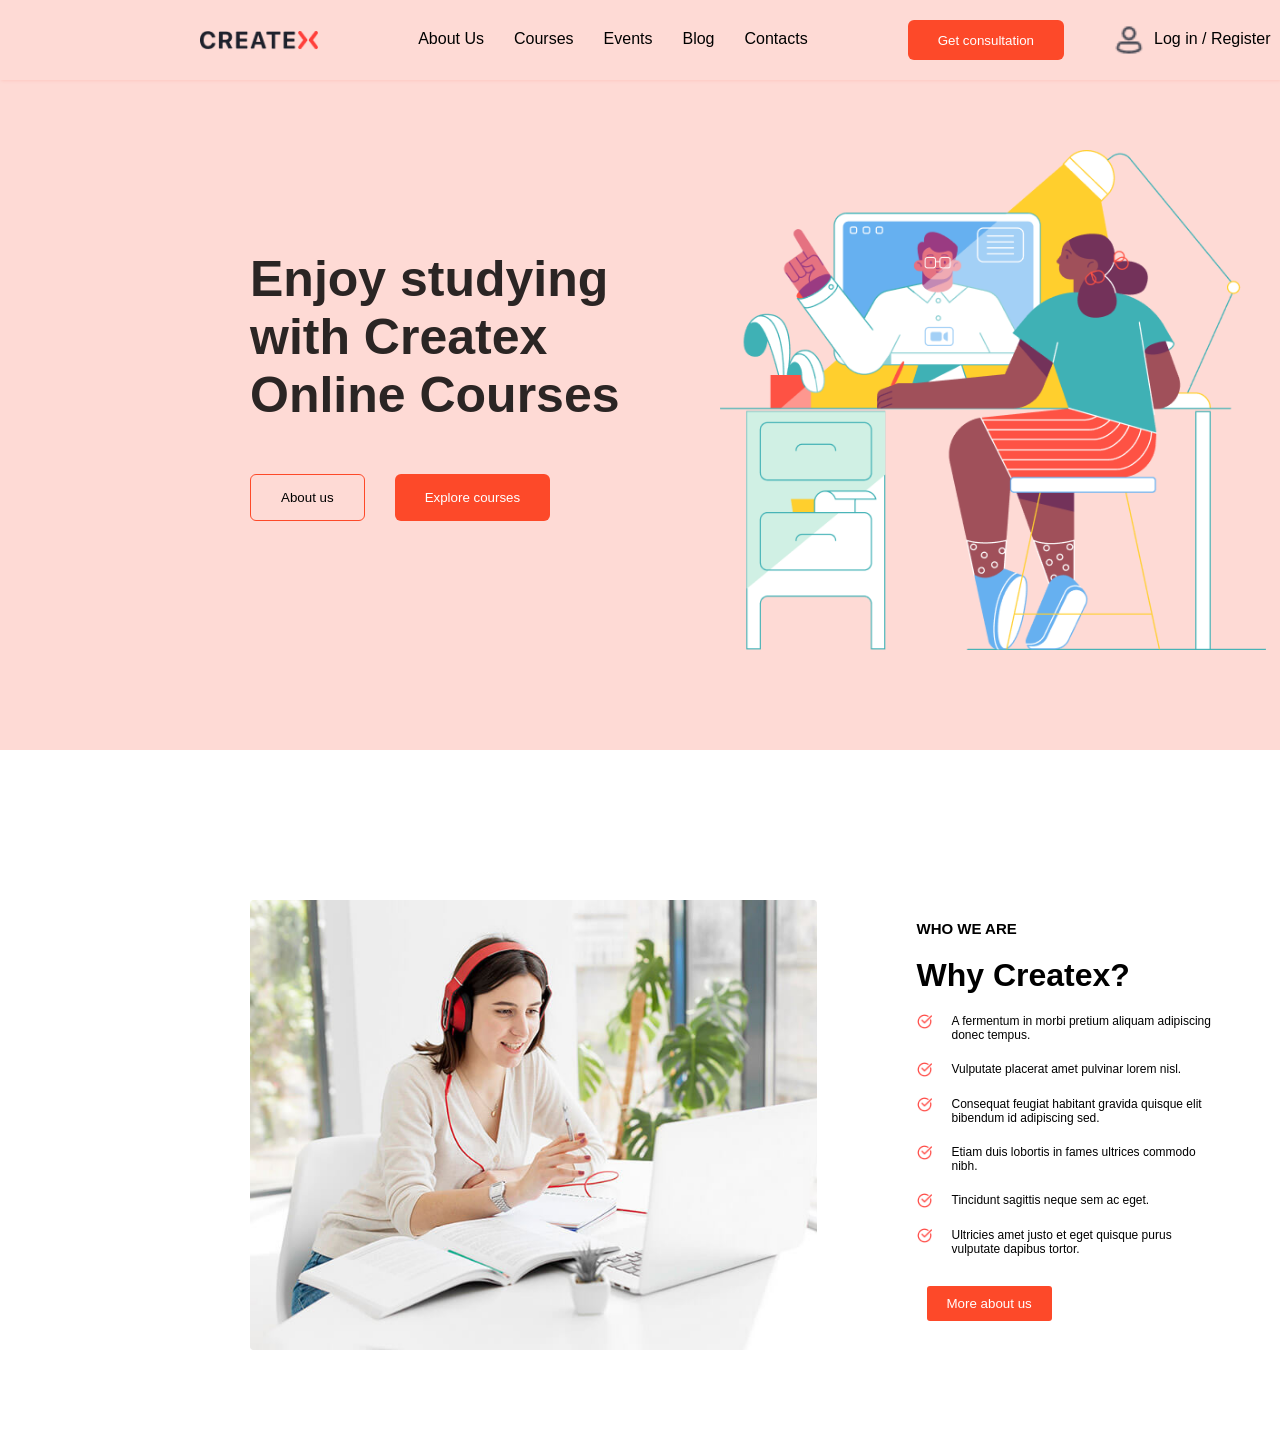
==== index.html @ df2678e8 "second section of project" ====
<!DOCTYPE html>
<html lang="en">
<head>
    <meta charset="UTF-8">
    <meta name="viewport" content="width=device-width, initial-scale=1.0">
    <title>Document</title>
    <link rel="stylesheet" href="./style.css">
</head>
<body>
    <header>
       <img src="./logo.png" alt="" class="q11">
       <img src="./burger.png" alt="" class="q22">
       <p class="q1">About Us</p>
       <p class="q2">Courses</p>
       <p class="q3">Events</p>
       <p class="q4">Blog</p>
       <p class="q5">Contacts</p>
       <button class="q6">Get consultation</button>
       <img class="q7" src="./Profile.png" alt="">
       <p class="q8">Log in / Register</p>
    </header>
    <div class="w">
        <div class="w1">
            <h1>Enjoy studying <br>with Createx <br> Online Courses</h1>
            <div class="ww1">
            <button class="w2">About us</button>
<button class="w3">Explore courses</button>
            </div>
            
        </div>
        <img src="./illustration.png" alt="" class="w4">
    </div>
    <div class="r">
        <img src="./image (30).png" alt="" class="r1">
        <div class="r2">
            <h2 class="r3">WHO WE ARE</h2>
            <h1 class="r4">Why Createx?</h1>
            <div class="r5">
                <img src="./check.png" alt="" class="r6">
                <div>
                <p class="r7">A fermentum in morbi pretium aliquam adipiscing <br> donec tempus.</p>
               </div>
            </div>
             <div class="r5">
                <img src="./check.png" alt="" class="r6">
                <div>
                <p class="r7">Vulputate placerat amet pulvinar lorem nisl.</p>
               </div>
            </div>
             <div class="r5">
                <img src="./check.png" alt="" class="r6">
                <div>
                <p class="r7">Consequat feugiat habitant gravida quisque elit <br> bibendum id adipiscing sed.</p>
               </div>
            </div>
             <div class="r5">
                <img src="./check.png" alt="" class="r6">
                <div>
                <p class="r7">Etiam duis lobortis in fames ultrices commodo <br> nibh.</p>
               </div>
            </div>
             <div class="r5">
                <img src="./check.png" alt="" class="r6">
                <div>
                <p class="r7">Tincidunt sagittis neque sem ac eget.</p>
               </div>
            </div>
             <div class="r5">
                <img src="./check.png" alt="" class="r6">
                <div>
                <p class="r7">Ultricies amet justo et eget quisque purus <br> vulputate dapibus tortor.</p>
               </div>
            </div>
            <button class="r8">More about us</button>
        </div>
    </div>
</body>
</html>
---- style.css ----
*{
    padding: 0px;
    margin: 0px;
font-family:'Lucida Sans', 'Lucida Sans Regular', 'Lucida Grande', 'Lucida Sans Unicode', Geneva, Verdana, sans-serif;
}    
header{
    width: 100%;
    height: 80px;
    box-shadow: 1px 1px 3px #fec9c2;
    background-color: #FEDAD5;
    position: fixed;
    z-index: 10;
    display: flex;
   
}
.q11{
    padding-top: 30px;
     height: 20px;
    padding-left: 200px;
}
.q1,.q2,.q3,.q4,.q5{
    padding-top: 30px;
    padding-left: 30px;
}
.q1{
    padding-left: 100px;
}
.q6{
    padding: 10px 30px;
    background-color: #FD4929;
    color: white;
    margin: 20px;
    margin-left: 100px;
    border: none;
    border-radius: 6px;
}
.q7{
    padding-left: 30px;
    padding-top: 25px;
    height: 30px;
}
.q8{
    padding-top: 30px;
    padding-left: 10px;
}
.q22{
    display: none;
}
@media(max-width:500px){
   
    .q1,.q2,.q3,.q4,.q5,.q6,.q7,.q8{
        display: none;
    }
    .q22{
        display: block;
        height: 40px;
        padding-left: 150px;
        padding-top: 20px;
    }
    .q11{
        padding-left: 30px;
    }
}
.w{
    width: 100%;
    height: 750px;
    background-color: #FEDAD5;
    display: flex;
}
.w1{
    padding-top: 250px;
    padding-left: 250px;
}
.w1 h1{
    font-size: 50px;
    color: rgba(0, 0, 0, 0.83);
}
.ww1{
    display: flex;
    gap: 30px;
    margin-top: 50px;
}
.w2{
    padding: 15px 30px;
    border: 1px solid #FD4929;
    border-radius: 6px;
   background-color: #FEDAD5;
}
.w3{
    padding: 15px 30px;
    background-color: #FD4929;
    color: white;
    border: none;
    border-radius: 6px;
    
}
.w4{
    height: 500px;
    padding-top: 150px;
    padding-left: 100px;
}
@media(max-width:500px){
    .w{
        flex-direction: column;
        height: 1100px;
    }
    .w1{
        padding-left: 0px;
        padding-top: 100px;
      
    }
    .ww1{
        margin-left: 10px;
        flex-direction: column;
    }
    .w4{
        padding-left: 0px;
        height: 400px;
        padding-top: 100px;
    }
    
}
.r{
    width: 100%;
    height: 700px;
    background-color: white;
    display: flex;
}
.r1{
    padding-left: 250px;
    padding-top: 150px;
    height: 450px;
}
.r5{
    display: flex;
    padding-top: 20px;
    font-size: 12px;
    gap: 20px;

}
.r2{
    padding-top: 150px;
    padding-left: 100px;
}
.r3{
    font-size: 15px;
    padding-top: 20px;
}
.r4{
    padding-top: 20px;
}
.r6{
    height: 15px;
}
.r77{
    padding-top: 30px;
}
.r8{
    padding: 10px 20px;
    color: white;
    background-color: #FD4929;
    border: none;
    border-radius: 3px;
    margin-top: 30px;
    margin-left: 10px;
}
@media(max-width:500px){
    .r{
        flex-direction: column-reverse;
        padding-top: 50px;
    }
    .r1{
        padding-left: 0px;
        padding-top:20px;
    }
    .r2{
        padding-left: 20px;
        
    }
    
}
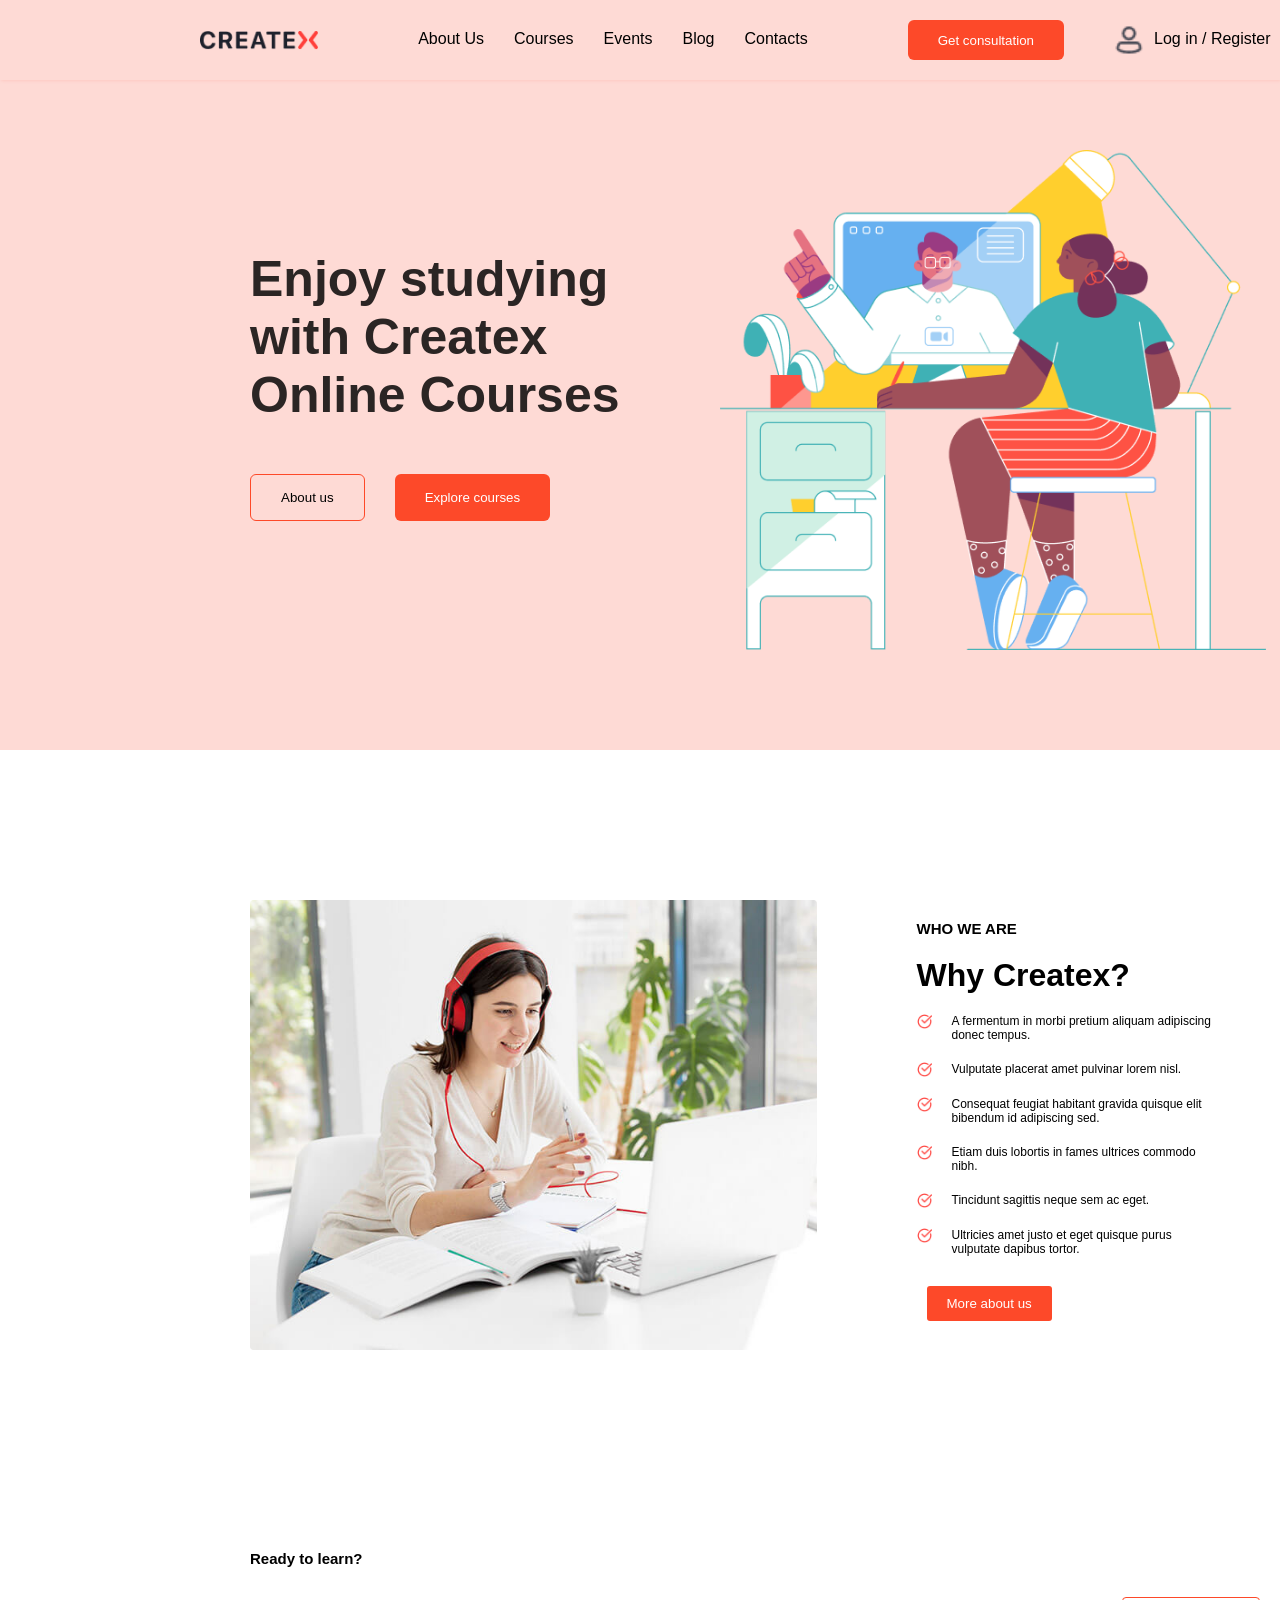
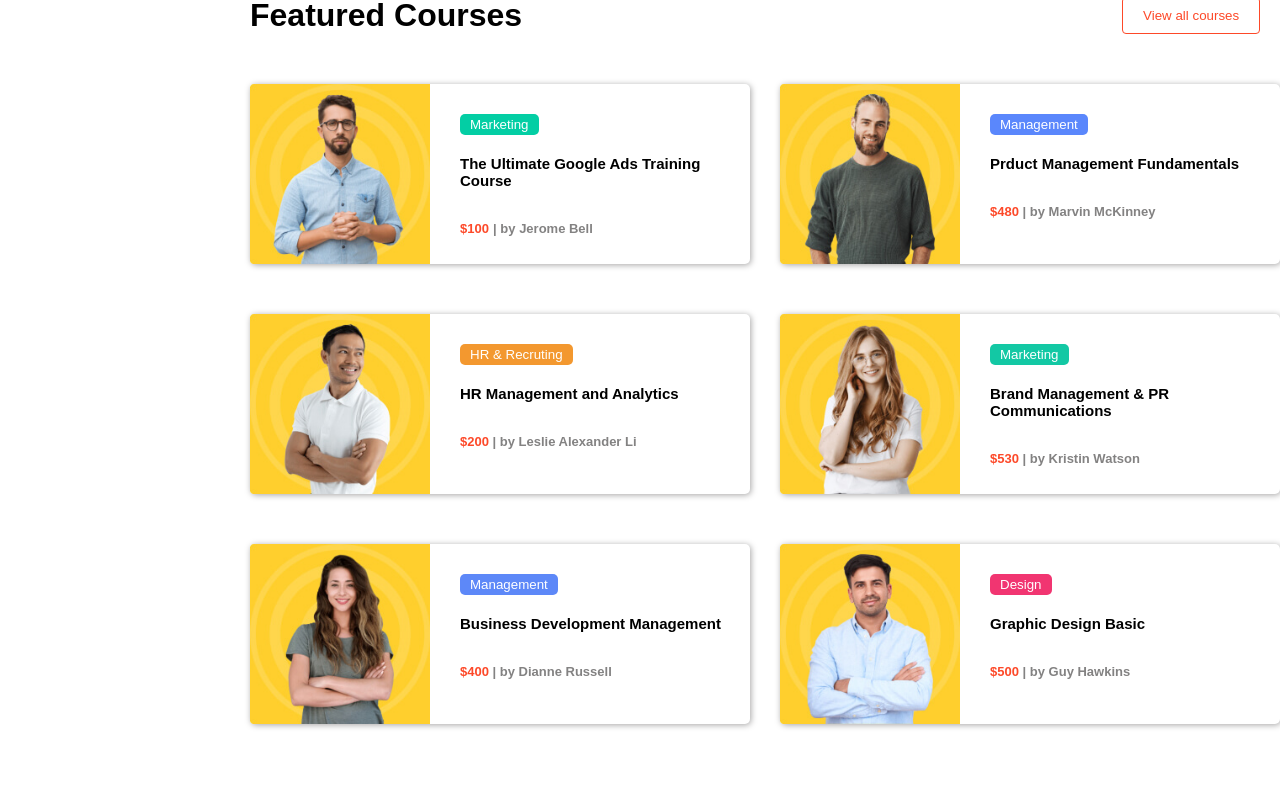
==== commit ec1ed6b5: "third section of project" ====
--- a/index.html
+++ b/index.html
@@ -74,5 +74,72 @@
             <button class="r8">More about us</button>
         </div>
     </div>
+    <div class="t">
+        <h3 class="t2">Ready to learn?</h3>
+<div class="t1">
+    <h1>Featured Courses</h1>
+    <button>View all courses</button>
+</div>
+
+
+
+  <div class="t3">
+    <div class="t4">
+        <img src="./image.png" alt="" class="wer">
+        <div class="er1">
+            <button>Marketing</button>
+            <h1>The Ultimate Google Ads Training <br> Course</h1>
+            <h2> <span class="er2">$100</span> <span class="er3">| by Jerome Bell</span></h2>
+        </div>
+    </div>
+    <div class="t5">
+        <img src="./image (5).png" alt="" class="wer">
+        <div class="er11">
+             <button>Management</button>
+             <h1>Prduct Management Fundamentals</h1>
+             <h2> <span class="er2">$480 </span><span class="er3">| by Marvin McKinney</span></h2>
+        </div>
+    </div>
+  </div>
+    
+
+     <div class="y11">
+        <div class="y1">
+            <img src="./image (4).png" alt="" class="wer">
+            <div class="y3">
+              <button>HR & Recruting</button>
+              <h1>HR  Management and Analytics</h1>
+              <h2><span class="er2">$200 </span><span class="er3">| by Leslie Alexander Li</span></h2>
+            </div>
+        </div>
+        <div class="y2">
+            <img src="./image (3).png" alt="" class="wer">
+            <div class="y4">
+                 <button>Marketing</button>
+              <h1>Brand Management & PR <br> Communications</h1>
+              <h2><span class="er2">$530 </span><span class="er3">| by Kristin Watson</span></h2>
+            </div>
+        </div>
+     </div>
+
+       <div class="y5">
+        <div class="y6">
+            <img src="./image (2).png" alt="" class="wer">
+            <div class="y8">
+                  <button>Management</button>
+                  <h1>Business Development Management</h1>
+                   <h2><span class="er2">$400 </span><span class="er3">| by Dianne Russell</span></h2>
+            </div>
+        </div>
+        <div class="y7">
+            <img src="./image (1).png" alt="" class="wer">
+            <div class="y9">
+               <button>Design</button>
+               <h1>Graphic Design Basic</h1>
+                <h2><span class="er2">$500 </span><span class="er3">| by Guy Hawkins</span></h2>
+            </div>
+        </div>
+       </div>
+    </div>
 </body>
 </html>
--- a/style.css
+++ b/style.css
@@ -178,4 +178,220 @@
         
     }
     
+}
+.t{
+    width: 100%;
+    height: 950px;
+    background-color: white;
+}
+.t1{
+    display: flex;
+    padding-left: 250px;
+    padding-top: 30px;
+}
+.t1 button{
+    padding: 10px 20px;
+    color: #FD4929;
+    border: 1px solid #FD4929;
+    border-radius: 4px;
+    background-color: white;
+   margin-left: 600px;
+}
+.t2{
+    padding-left: 250px;
+    padding-top: 100px;
+    font-size: 15px;
+}
+.t4,.t5{
+    width: 500px;
+    height: 180px;
+    box-shadow: 1px 1px 6px rgb(166, 165, 165);
+    border-radius: 5px;
+    display: flex;
+}
+.t3{
+    display: flex;
+    margin-left: 250px;
+    gap: 30px;
+    margin-top: 50px;
+}
+.er2{
+    color: #FD4929;
+    font-size: 13px;
+}
+.er3{
+    color: rgb(131, 130, 130);
+    font-size: 13px;
+}
+.er1 h1{
+    font-size: 15px;
+    padding-top: 20px;
+    font-weight: 5px;
+}
+.er1{
+    padding-left: 30px;
+    padding-top: 30px;
+}
+.er1 button{
+    padding: 3px 10px;
+    background-color: #03CEA4;
+    color: white;
+    border: none;
+    border-radius: 5px;
+}
+.er1 h2 {
+    font-size: 15px;
+    padding-top: 30px;
+}
+.wer{
+    height: 180px;
+}
+.er11 h1{
+    font-size: 15px;
+    padding-top: 20px;
+    font-weight: 5px;
+}
+.er11{
+     padding-left: 30px;
+    padding-top: 30px;
+}
+.er11 button{
+     padding: 3px 10px;
+    background-color: #5A87FC;
+    color: white;
+    border: none;
+    border-radius: 5px;
+}
+.er11 h2{
+    font-size: 15px;
+    padding-top: 30px;
+}
+.y11{
+    display: flex;
+    margin-left: 250px;
+    gap: 30px;
+    margin-top: 50px;
+}
+.y1,.y2{
+    width: 500px;
+    height: 180px;
+    box-shadow: 1px 1px 6px rgb(166, 165, 165);
+    border-radius: 5px;
+    display: flex;
+}
+.y3,.y4{
+    padding-left: 30px;
+    padding-top: 30px;
+}
+.y3 button{
+    padding: 3px 10px;
+    background-color: #F3982F;
+    color: white;
+    border: none;
+    border-radius: 5px;
+}
+.y3 h1{
+     font-size: 15px;
+    padding-top: 20px;
+    font-weight: 5px;
+}
+.y3 h2{
+    font-size: 15px;
+    padding-top: 30px;
+}
+.y4 button{
+    padding: 3px 10px;
+    background-color: #13C8A4;
+    color: white;
+    border: none;
+    border-radius: 5px;
+}
+.y4 h2{
+     font-size: 15px;
+    padding-top: 30px;
+}
+.y4 h1{
+    font-size: 15px;
+    padding-top: 20px;
+    font-weight: 5px;
+}
+.y5{
+    display: flex;
+    margin-left: 250px;
+    gap: 30px;
+    margin-top: 50px;
+}
+.y6,.y7{
+    width: 500px;
+    height: 180px;
+    box-shadow: 1px 1px 6px rgb(166, 165, 165);
+    border-radius: 5px;
+    display: flex;
+}
+.y8 button{
+     padding: 3px 10px;
+    background-color: #5D88F8;
+    color: white;
+    border: none;
+    border-radius: 5px;
+}
+.y9 button{
+     padding: 3px 10px;
+    background-color: #F13571;
+    color: white;
+    border: none;
+    border-radius: 5px;
+}
+.y8,.y9{
+    padding-left: 30px;
+    padding-top: 30px;
+}
+.y8 h1,.y9 h1{
+    font-size: 15px;
+    padding-top: 20px;
+    font-weight: 5px;
+}
+.y8 h2,.y9 h2{
+    font-size: 15px;
+    padding-top: 30px;
+}
+@media(max-width:500px){
+    .t{
+        flex-direction: column;
+    }
+    .t3,.y11,.y5{
+        flex-direction: column;
+        margin-left: 10px;
+       margin-top: 20px;
+    }
+    .t2{
+        padding-left: 0px;
+
+    }
+    .t1{
+        padding-left: 0px;
+        flex-direction: column;
+    }
+    .t1 button{
+        margin-left: 0px;
+        width: 150px;
+    }
+    .t4,.t5,.y1,.y2,.y6,.y7{
+        width: 330px;
+        height: 100px;
+    }
+    .wer{
+        height: 100px;
+    }
+    .t4 h1,.t5 h1,.y1 h1,.y2 h1,.y6 h1,.y7 h1{
+        padding-top: 10px;
+        font-size: 11px;
+    }
+    .er1 ,.er11 ,.y3 ,.y4 ,.y8 ,.y9 {
+        padding-top: 10px;
+    }
+    
+.er1 h2 ,.er11 h2 ,.y3 h2,.y4 h2,.y8 h2,.y9 h2{
+    padding-top: 10px;
+}
 }
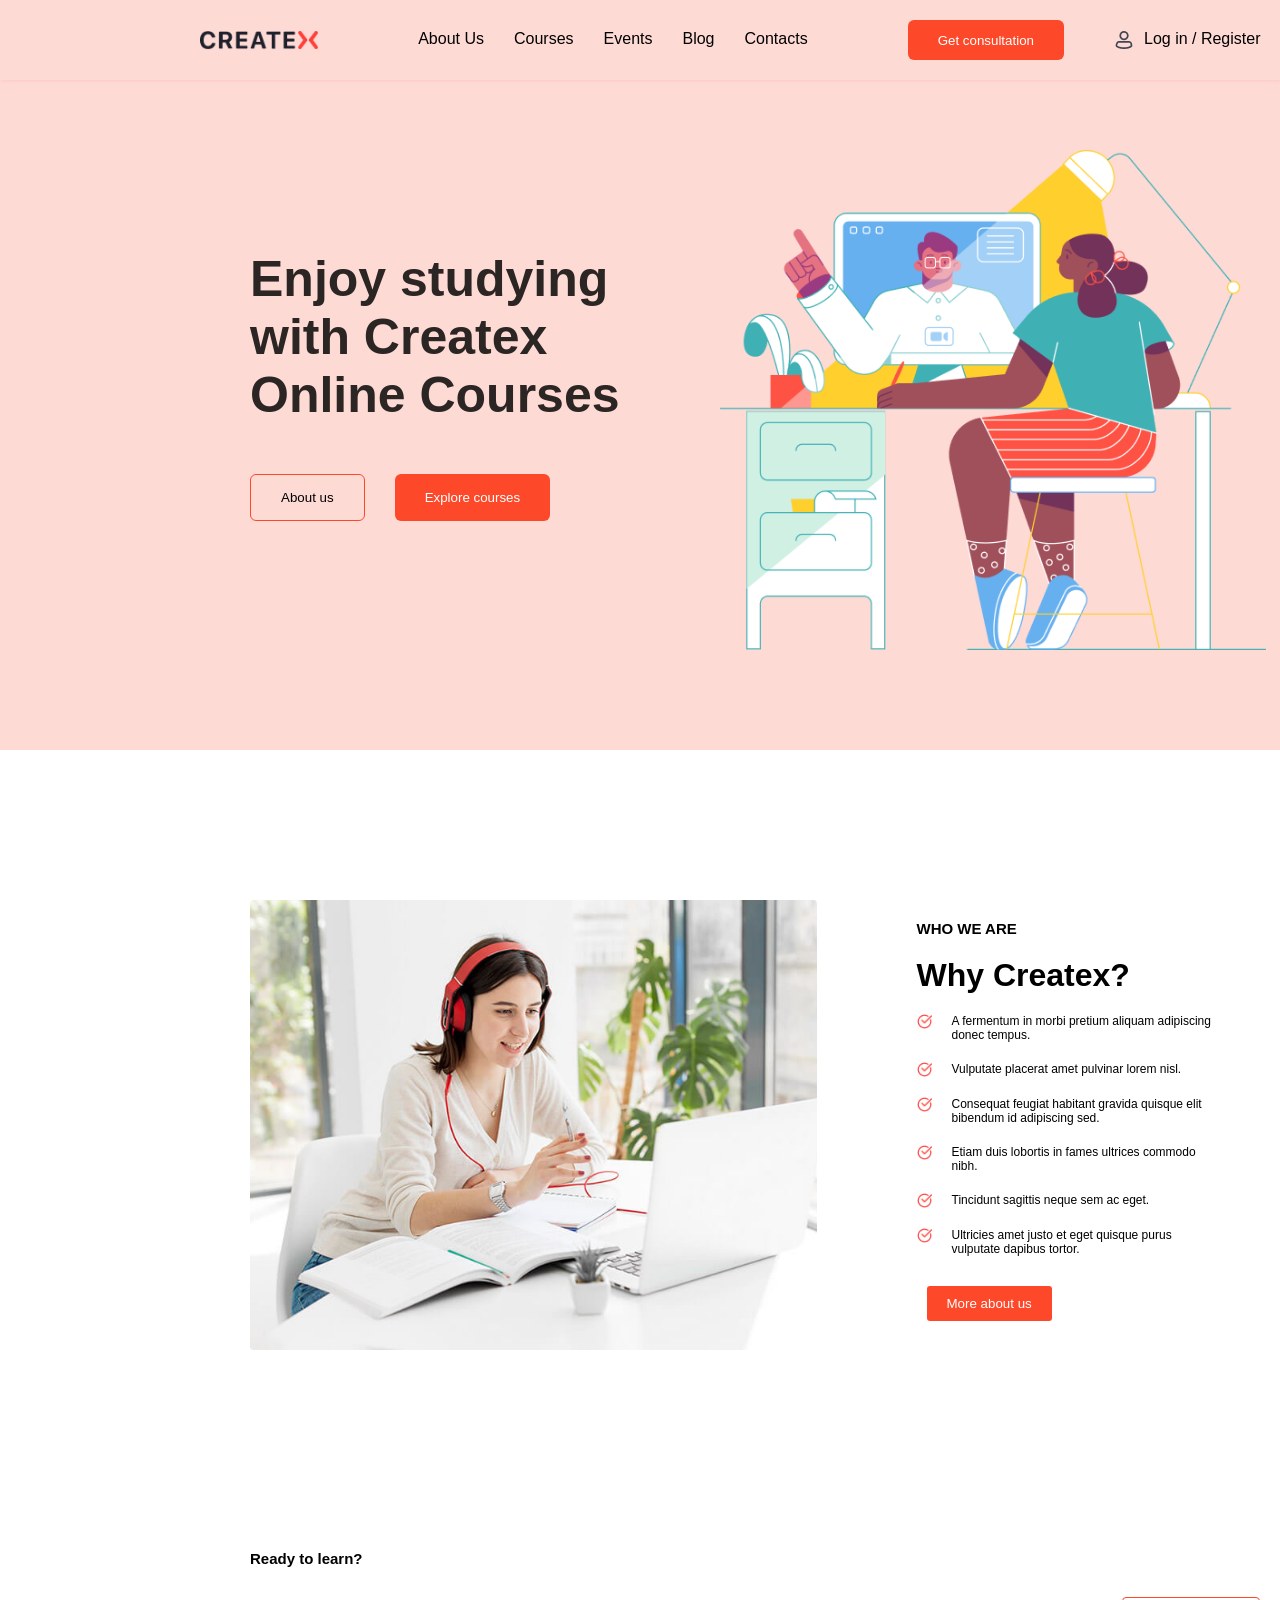
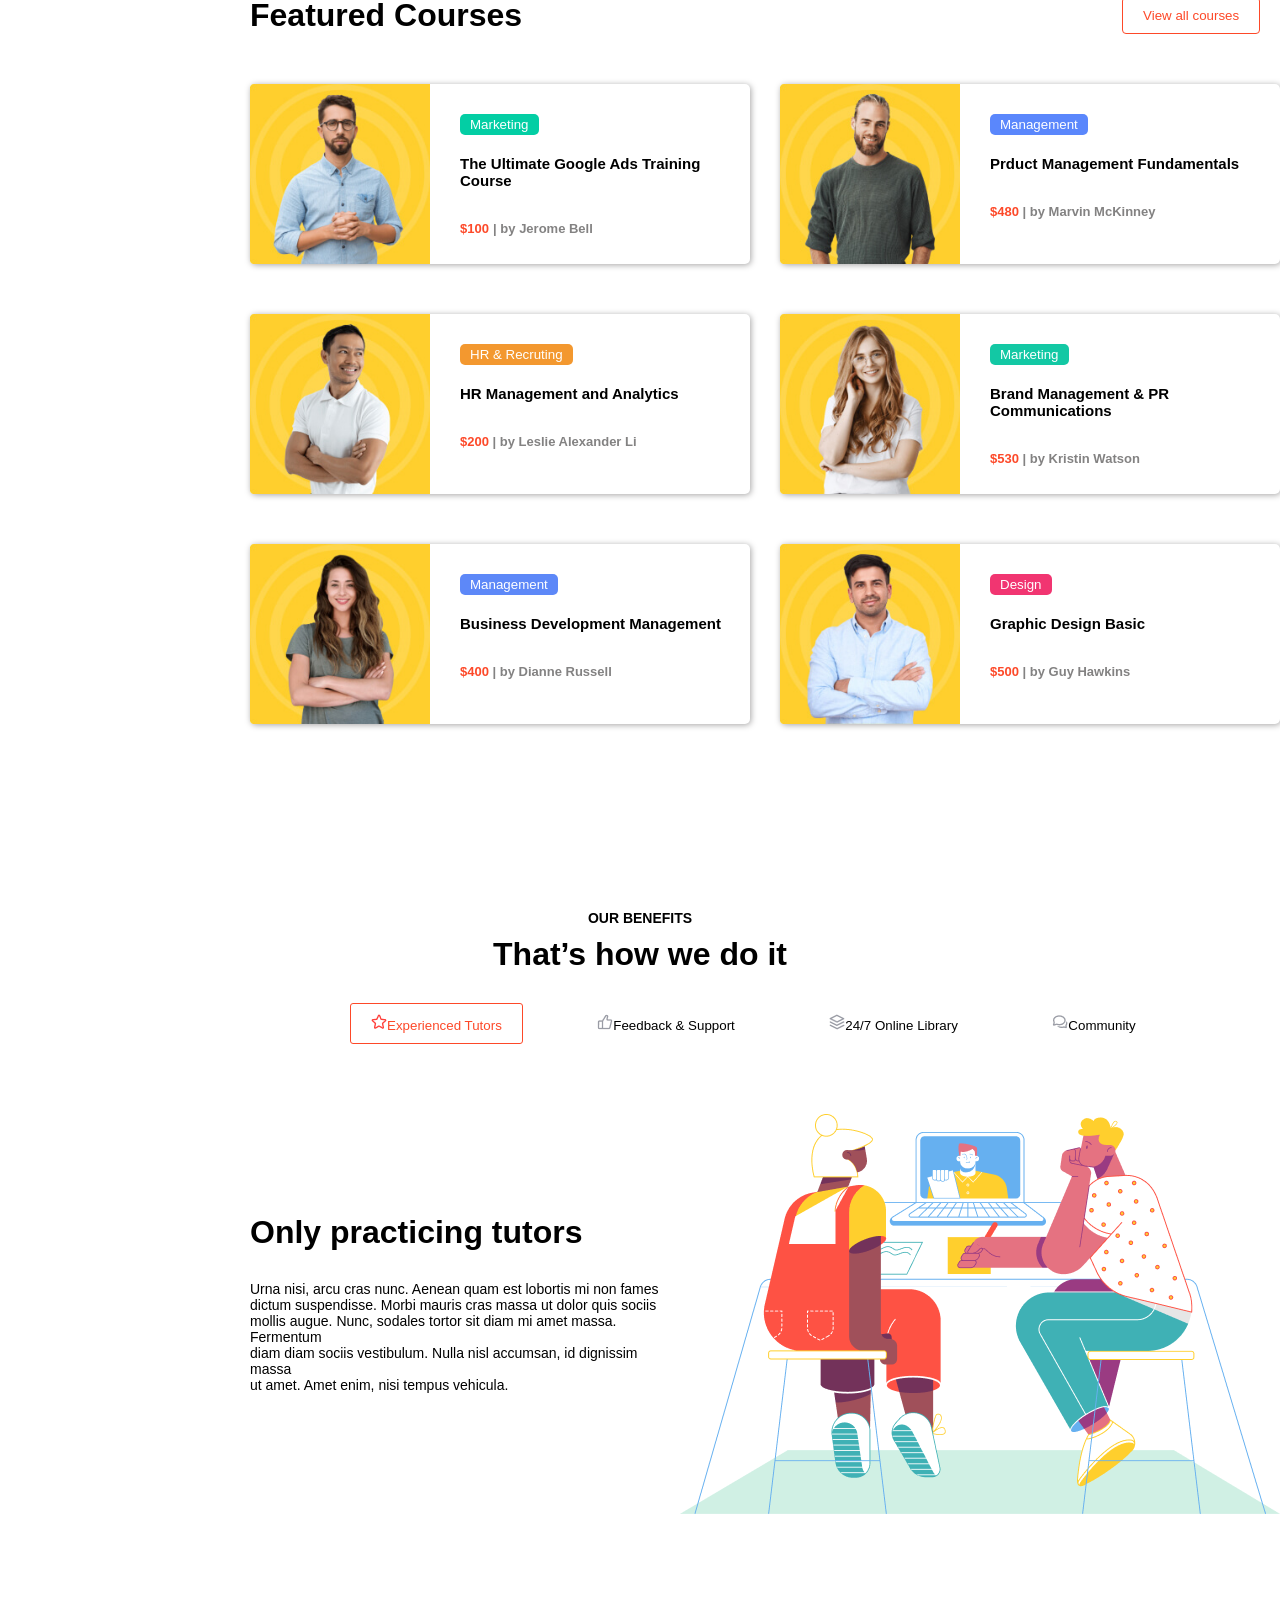
==== commit 66c21db3: "forth section of project" ====
--- a/index.html
+++ b/index.html
@@ -141,5 +141,23 @@
         </div>
        </div>
     </div>
+
+    <div class="u">
+        <h3 class="u1">OUR BENEFITS</h3>
+        <h1 class="u2">That’s how we do it</h1>
+        <div class="u3">
+            <button class="uu1"> <img src="./Star.png" alt="">Experienced Tutors</button>
+            <button class="uu2"> <img src="./like.png" alt="">Feedback & Support</button>
+            <button class="uu3"> <img src="./Layouts.png" alt="">24/7 Online Library</button>
+            <button class="uu4"> <img src="./Chat.png" alt="">Community</button>
+        </div>
+        <div class="u44">
+        <div class="u4">
+            <h1>Only practicing tutors</h1>
+            <p>Urna nisi, arcu cras nunc. Aenean quam est lobortis mi non fames <br> dictum suspendisse. Morbi mauris cras massa ut dolor quis sociis <br> mollis augue. Nunc, sodales tortor sit diam mi amet massa. Fermentum <br> diam diam sociis vestibulum. Nulla nisl accumsan, id dignissim massa <br> ut amet. Amet enim, nisi tempus vehicula.</p>
+        </div>
+        <img src="./illustration (1).png" alt="" class="u5">
+        </div>
+    </div>
 </body>
 </html>
--- a/style.css
+++ b/style.css
@@ -36,8 +36,8 @@
 }
 .q7{
     padding-left: 30px;
-    padding-top: 25px;
-    height: 30px;
+    padding-top: 30px;
+    height: 20px;
 }
 .q8{
     padding-top: 30px;
@@ -394,4 +394,103 @@
 .er1 h2 ,.er11 h2 ,.y3 h2,.y4 h2,.y8 h2,.y9 h2{
     padding-top: 10px;
 }
+}
+.t4:hover{
+    transition: all;
+    background-color: rgba(216, 214, 214, 0.911);
+}
+.t5:hover{
+    transition: all;
+    background-color: rgba(216, 214, 214, 0.911);
+}
+.y1:hover{
+    
+transition: all;
+    background-color: rgba(216, 214, 214, 0.911);
+}
+.y2:hover{
+    transition: all;
+    background-color: rgba(216, 214, 214, 0.911);
+}
+.y6:hover{
+    transition: all;
+    background-color: rgba(216, 214, 214, 0.911);
+}
+.y7:hover{
+    transition: all;
+    background-color: rgba(216, 214, 214, 0.911);
+}
+.u{
+    width: 100%;
+    height: 800px;
+    background-color: white;
+}
+.u1{
+    text-align: center;
+      padding-top: 110px;
+      font-size: 14px;
+}
+.u2{
+    text-align: center;
+    padding-top: 10px;
+}
+.uu2,.uu3,.uu4{
+    padding: 10px 20px;
+    border: none;
+    border-radius: 3px;
+    background-color: #FFFFFF;
+    margin-left: 50px;
+    margin-top: 30px;
+}
+.uu1{
+    padding: 10px 20px;
+    border: 1px solid #FD4929;
+    color: #FD4929;
+    border-radius: 3px;
+    background-color: #FFFFFF;
+    margin-left: 350px;
+    margin-top: 30px;
+}
+.uu1:hover{
+    transition: all;
+    background-color: #FFFFFF;
+    color: black;
+    border: none;
+}
+.uu2:hover,.uu2:hover,.uu3:hover,.uu4:hover{
+    transition: all;
+    border: 1px solid #FD4929;
+    color: #FD4929;
+}
+.u4{
+    padding-left: 250px;
+    padding-top: 170px;
+}
+.u4 p{
+    font-size: 14px;
+    padding-top: 30px;
+}
+.u44{
+    display: flex;
+}
+.u5{
+    padding-top: 50px;
+}
+@media(max-width:500px){
+    .u3{
+        flex-direction: column;
+        margin-left: 10px
+    }
+    .uu1{
+        margin-left: 50px;
+    }
+    .u44{
+        flex-direction: column-reverse;
+
+    }
+    .u4{
+        padding-left: 0px;
+        text-align: center;
+        padding-top: 10px;
+    }
 }
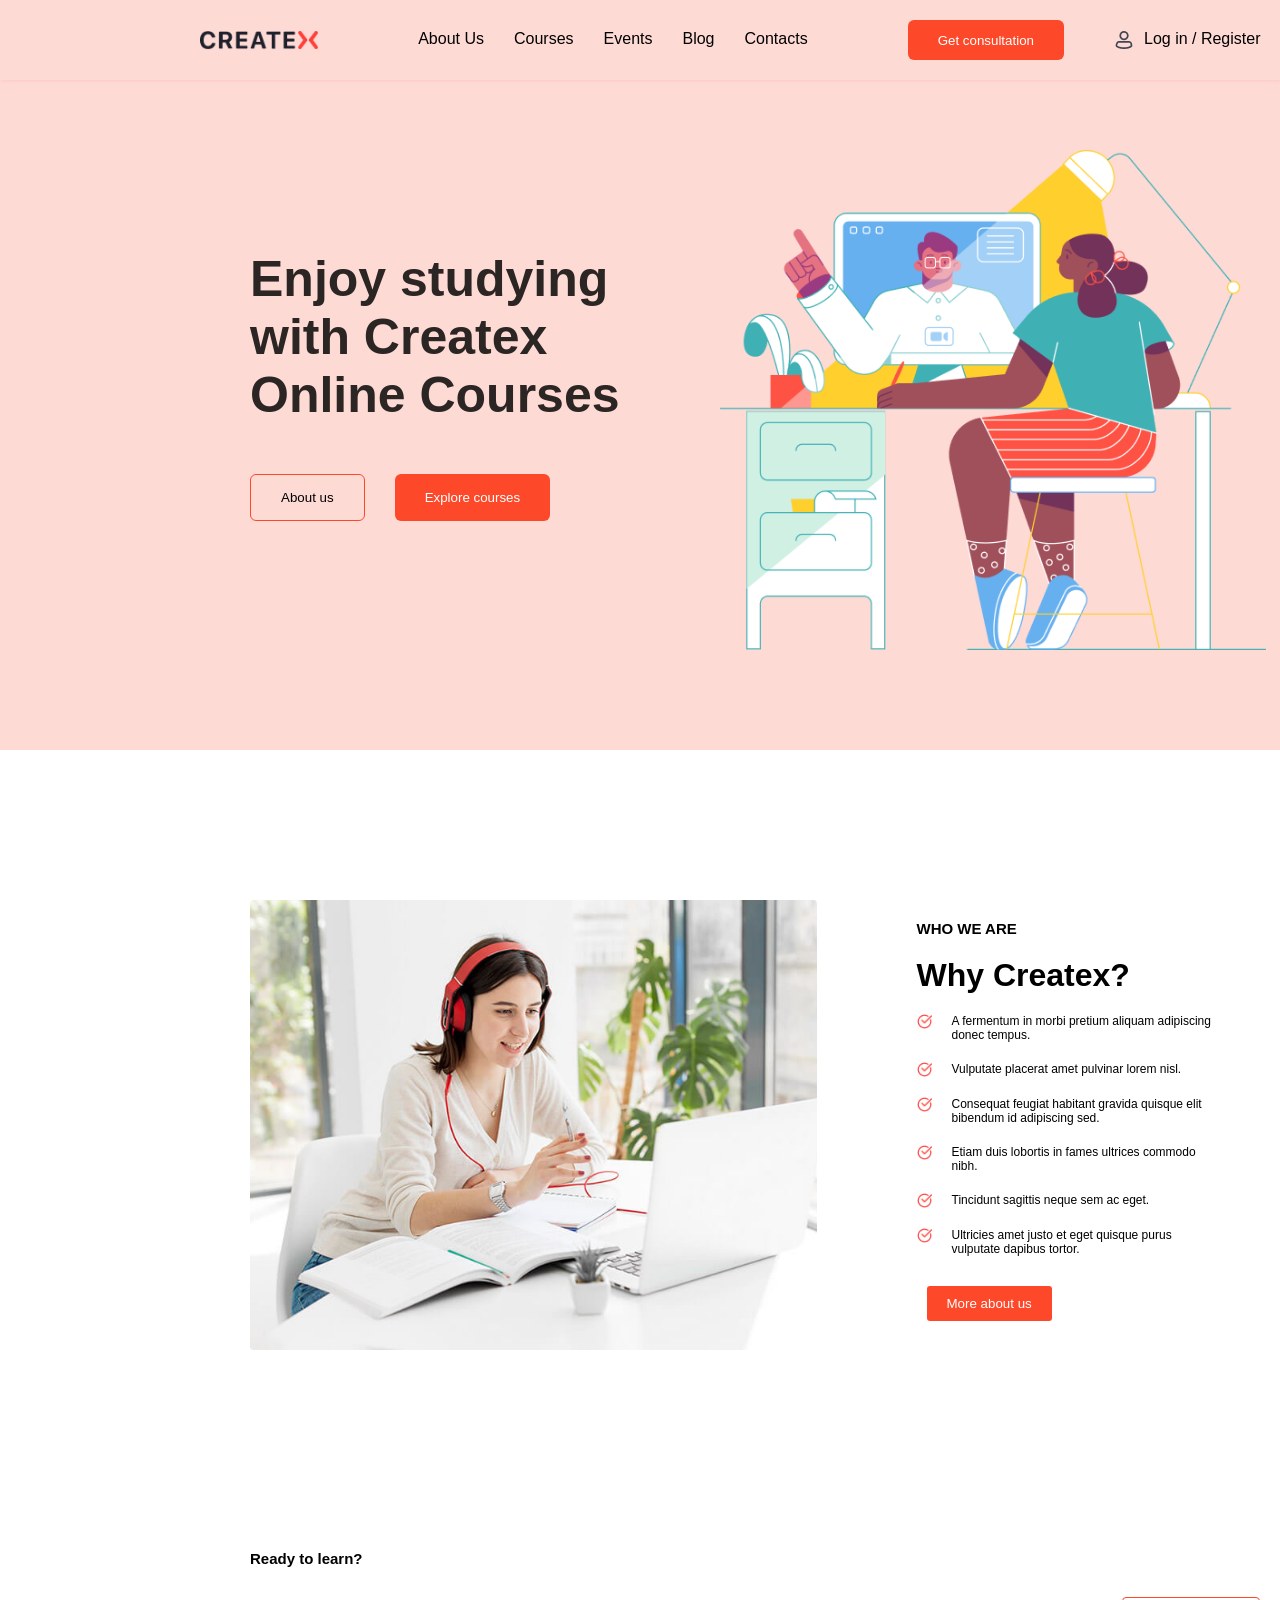
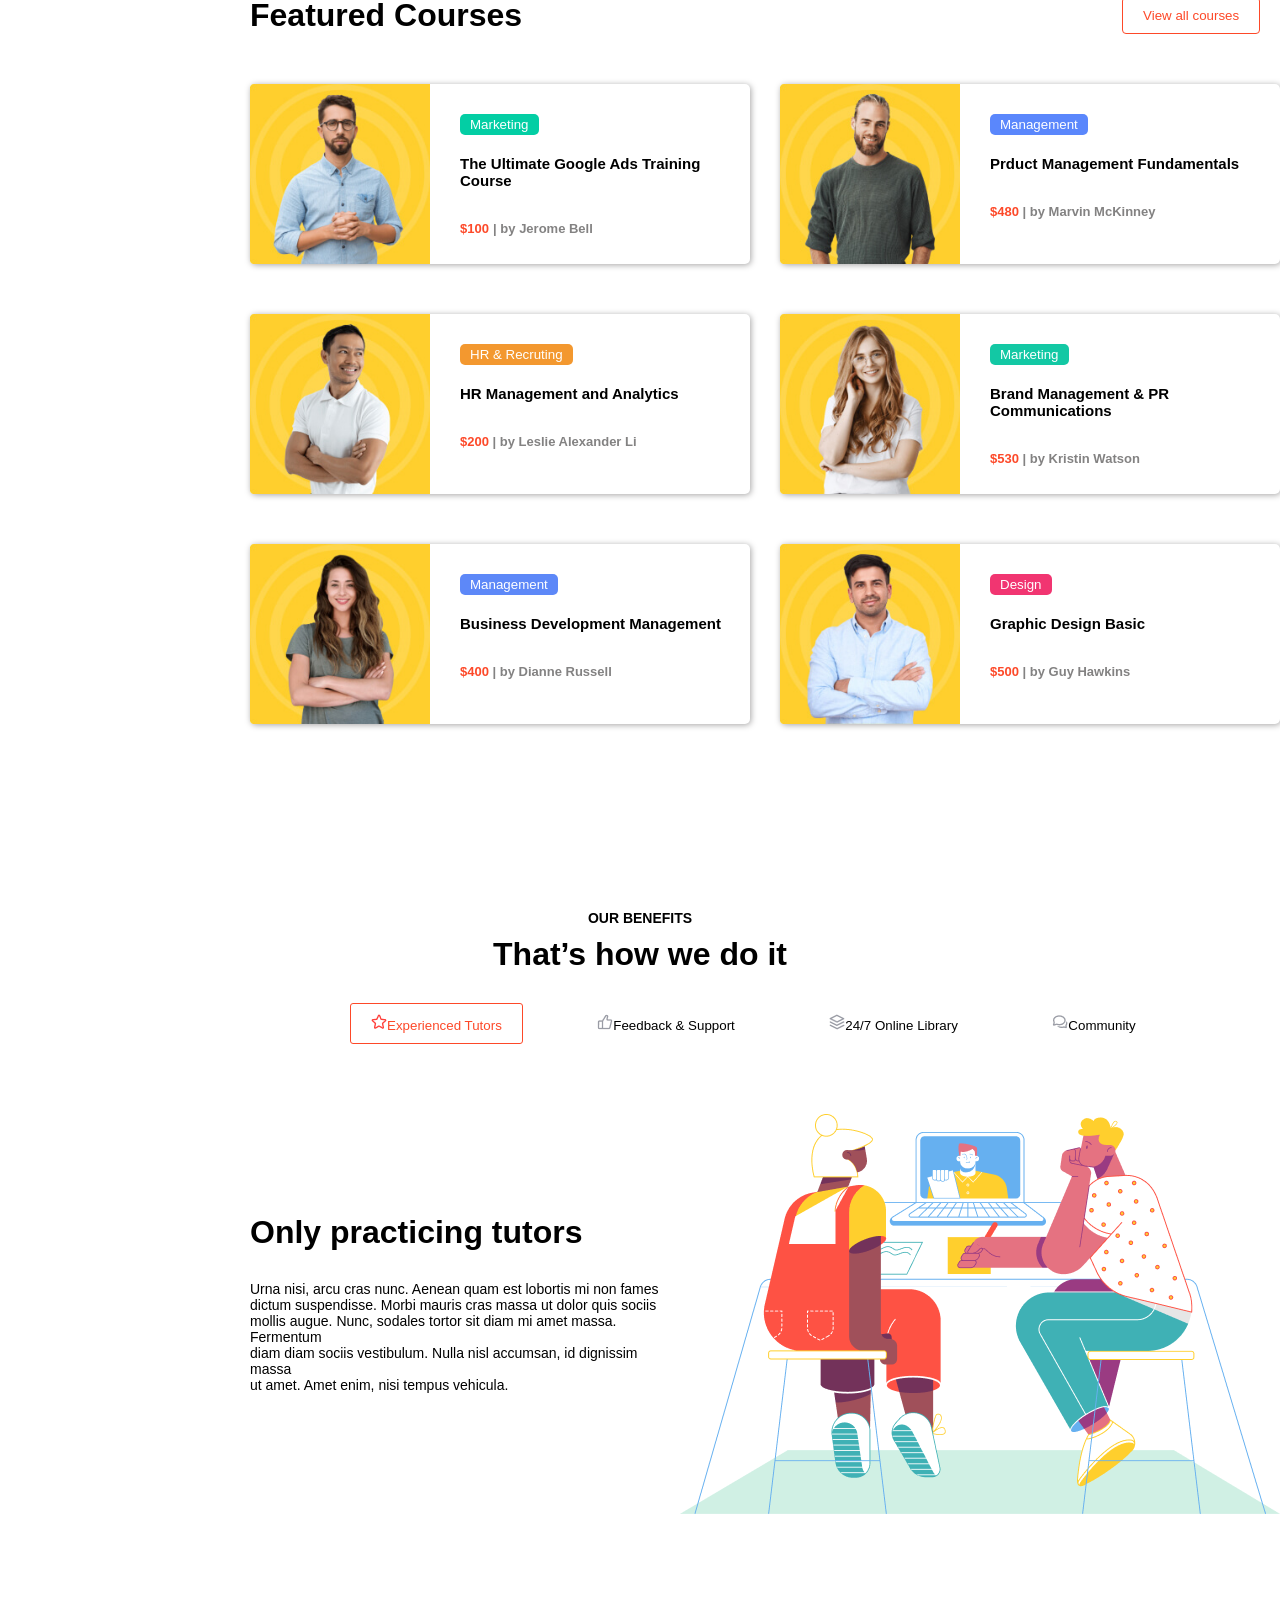
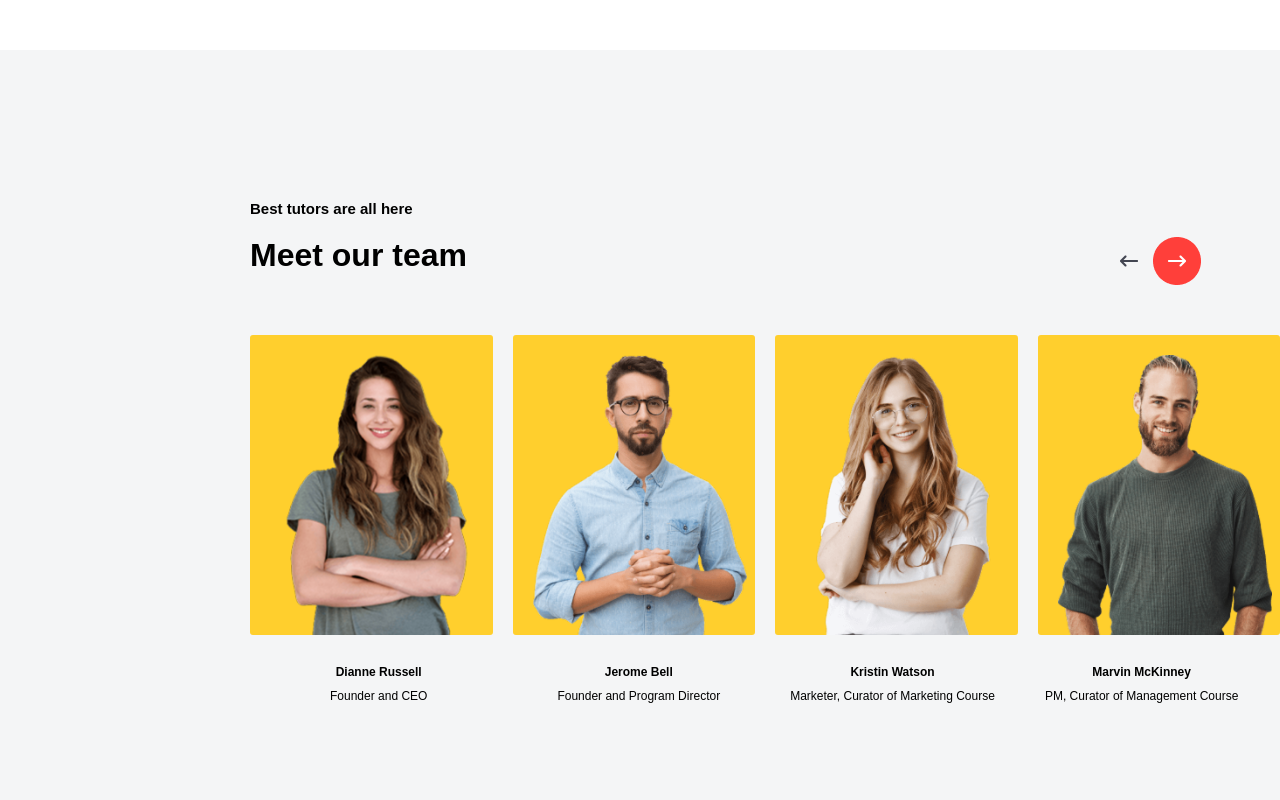
==== commit 9b5879b3: "fifth section of project" ====
--- a/index.html
+++ b/index.html
@@ -159,5 +159,45 @@
         <img src="./illustration (1).png" alt="" class="u5">
         </div>
     </div>
+    <div class="i">
+        <h3>Best tutors are all here</h3>
+        <div class="i1">
+            <h1>Meet our team</h1>
+            <img src="./hover.png" alt="" class="i2">
+        </div>
+        <div class="i3">
+            <div class="i4">
+                <img src="./image (7).png" alt="" class="i8">
+            </div>
+            <div class="i5">
+                <img src="./image (9).png" alt="" class="i8">
+            </div>
+            <div class="i6">
+                <img src="./image (8).png" alt="" class="i8">
+            </div>
+            <div class="i7">
+                <img src="./image (6).png" alt="" class="i8">
+            </div>
+
+        </div>
+        <div class="ii11">
+            <div class="ii1">
+                <h4>Dianne Russell</h4>
+                <p>Founder and CEO</p>
+            </div>
+            <div class="ii2">
+                <h4>Jerome Bell</h4>
+                <p>Founder and Program Director</p>
+            </div>
+            <div class="ii3">
+                <h4>Kristin Watson</h4>
+                <p>Marketer, Curator of Marketing Course</p>
+            </div>
+            <div class="ii4">
+                <h4>Marvin McKinney</h4>
+                <p>PM, Curator of Management Course</p>
+            </div>
+        </div>
+    </div>
 </body>
 </html>
--- a/style.css
+++ b/style.css
@@ -422,7 +422,7 @@
 }
 .u{
     width: 100%;
-    height: 800px;
+    height: 850px;
     background-color: white;
 }
 .u1{
@@ -493,4 +493,97 @@
         text-align: center;
         padding-top: 10px;
     }
+}
+.i{
+    width: 100%;
+    height: 750px;
+    background-color: #F4F5F6;
+}
+.i1{
+    display: flex;
+}
+.i h3,.i1 h1{
+    padding-left: 250px;
+}
+.i h3{
+    padding-top: 150px;
+    font-size: 15px;
+}
+.i1{
+    padding-top: 20px;
+}
+.i2{
+    padding-left: 650px;
+}
+.i4,.i5,.i6,.i7{
+    width: 250px;
+    height: 300px;
+    border-radius: 3px;
+    background-color: #FFCF2D;
+}
+.i3{
+    display: flex;
+    margin-left: 250px;
+    gap: 20px;
+    margin-top: 50px;
+}
+.i8{
+    height: 280px;
+    padding-top: 20px;
+    padding-left: 20px;
+}
+
+.ii11{
+    display: flex;
+    gap: 50px;
+    padding-left: 280px;
+    text-align: center;
+    font-size: 12px;
+    padding-top: 30px;
+}
+.ii1{
+    padding-left: 50px;
+    
+}
+.ii2{
+    padding-left: 80px;
+}
+.ii3{
+    padding-left: 20px;
+}
+.ii11 p{
+    padding-top: 10px;
+}
+
+@media(max-width:500px){
+    .ii2,.ii3,.ii4,.i5,.i6,.i7{
+        display: none;
+    }
+    .ii11{
+        flex-direction: column;
+        padding-left: 0px;
+    }
+    .i3{
+        flex-direction: column;
+        margin-left: 0px;
+    }
+    .i4{
+        margin-left: 45px;
+    }
+    .ii1{
+        padding-left: 0px;
+    }
+     .i h3{
+        padding-left: 0px;
+        text-align: center;
+        padding-top: 250px;
+     }
+    
+     .i1 h1{
+        padding-left:50px;
+        text-align: center;
+     }
+     .i2{
+        display:none ;
+     }
 }
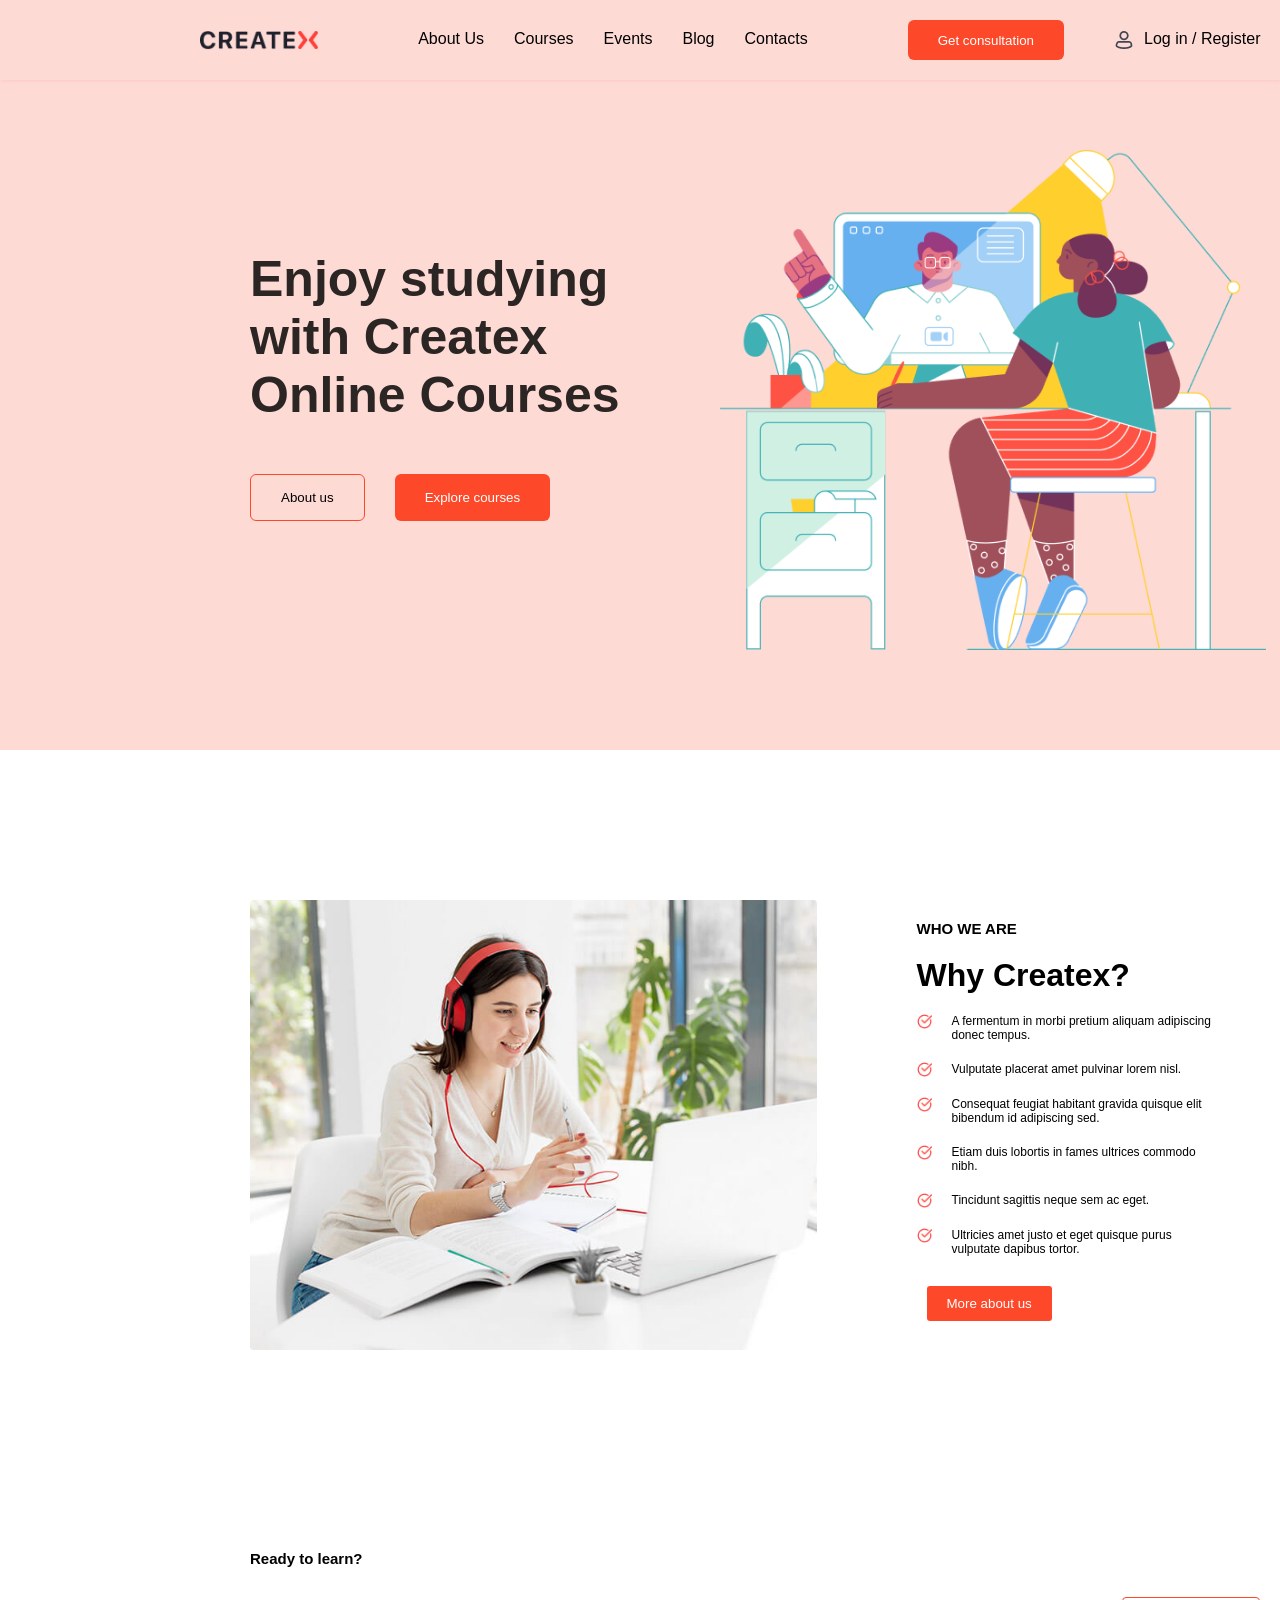
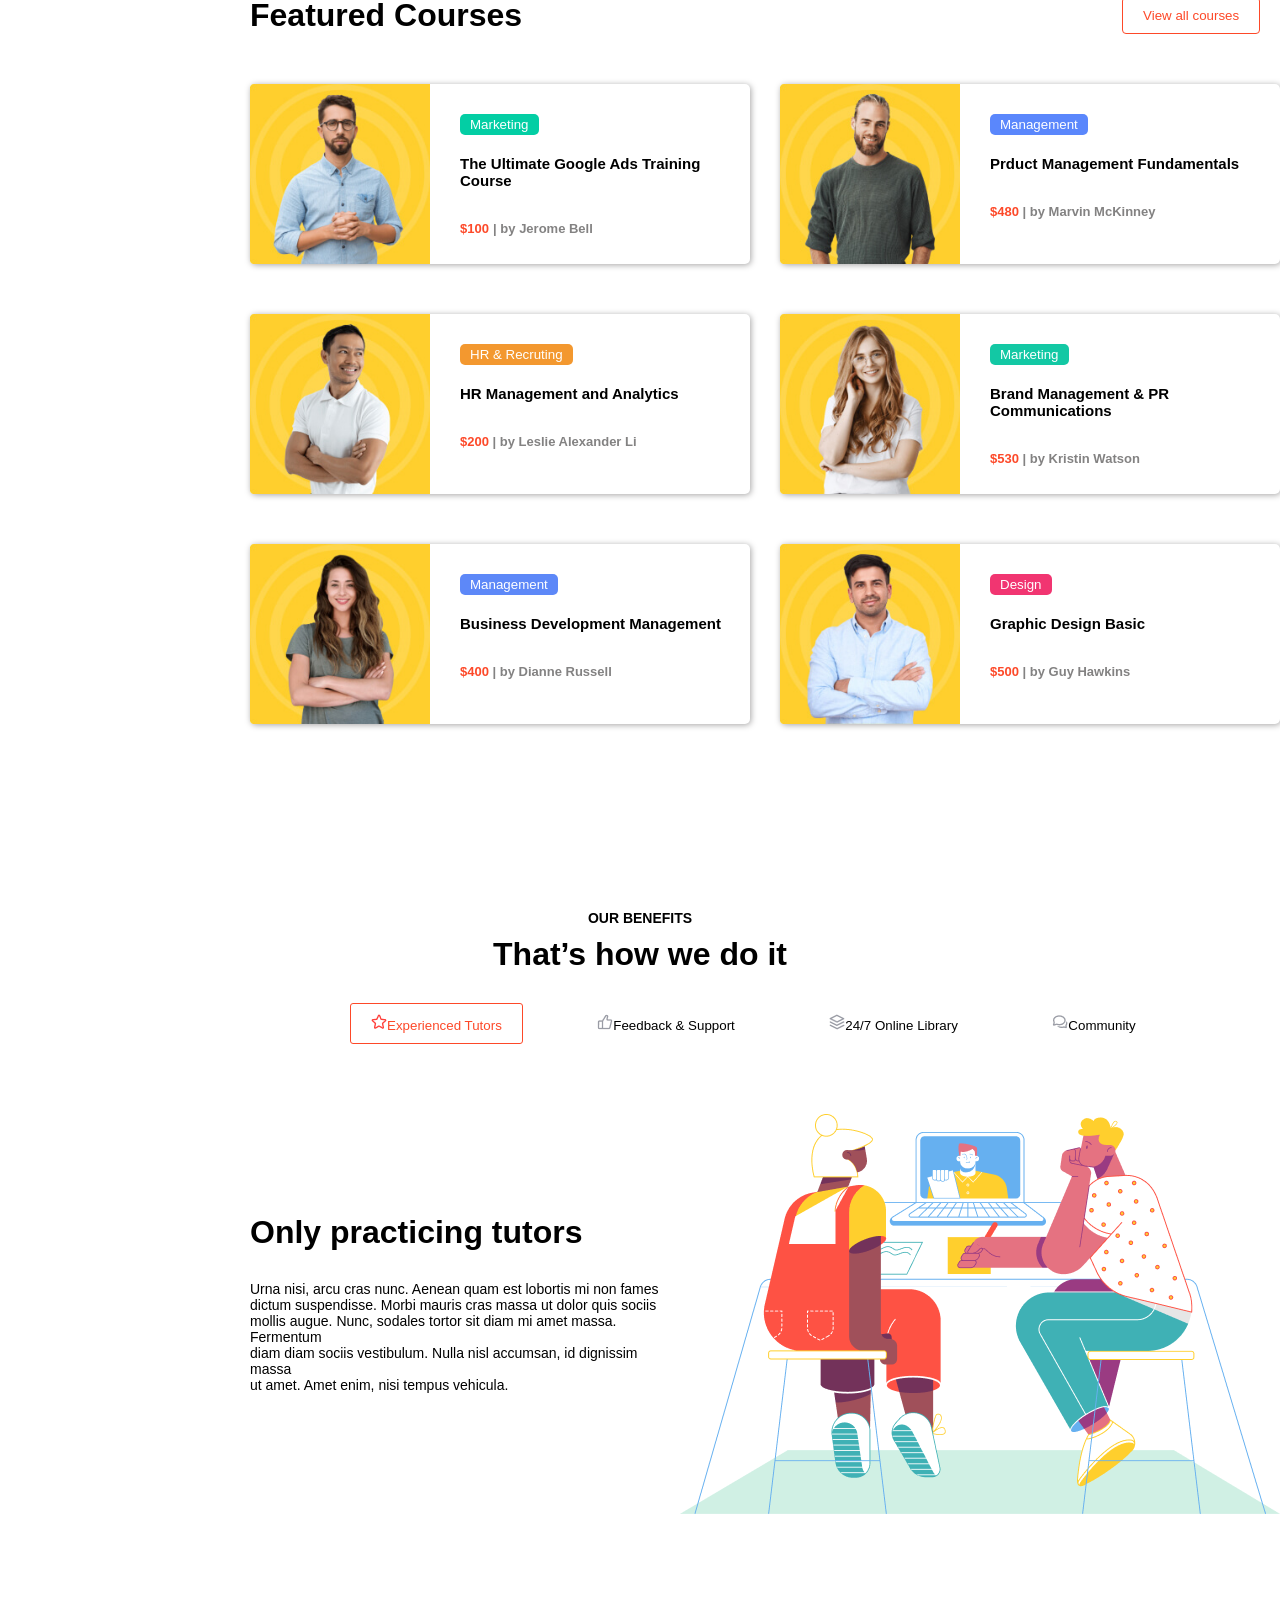
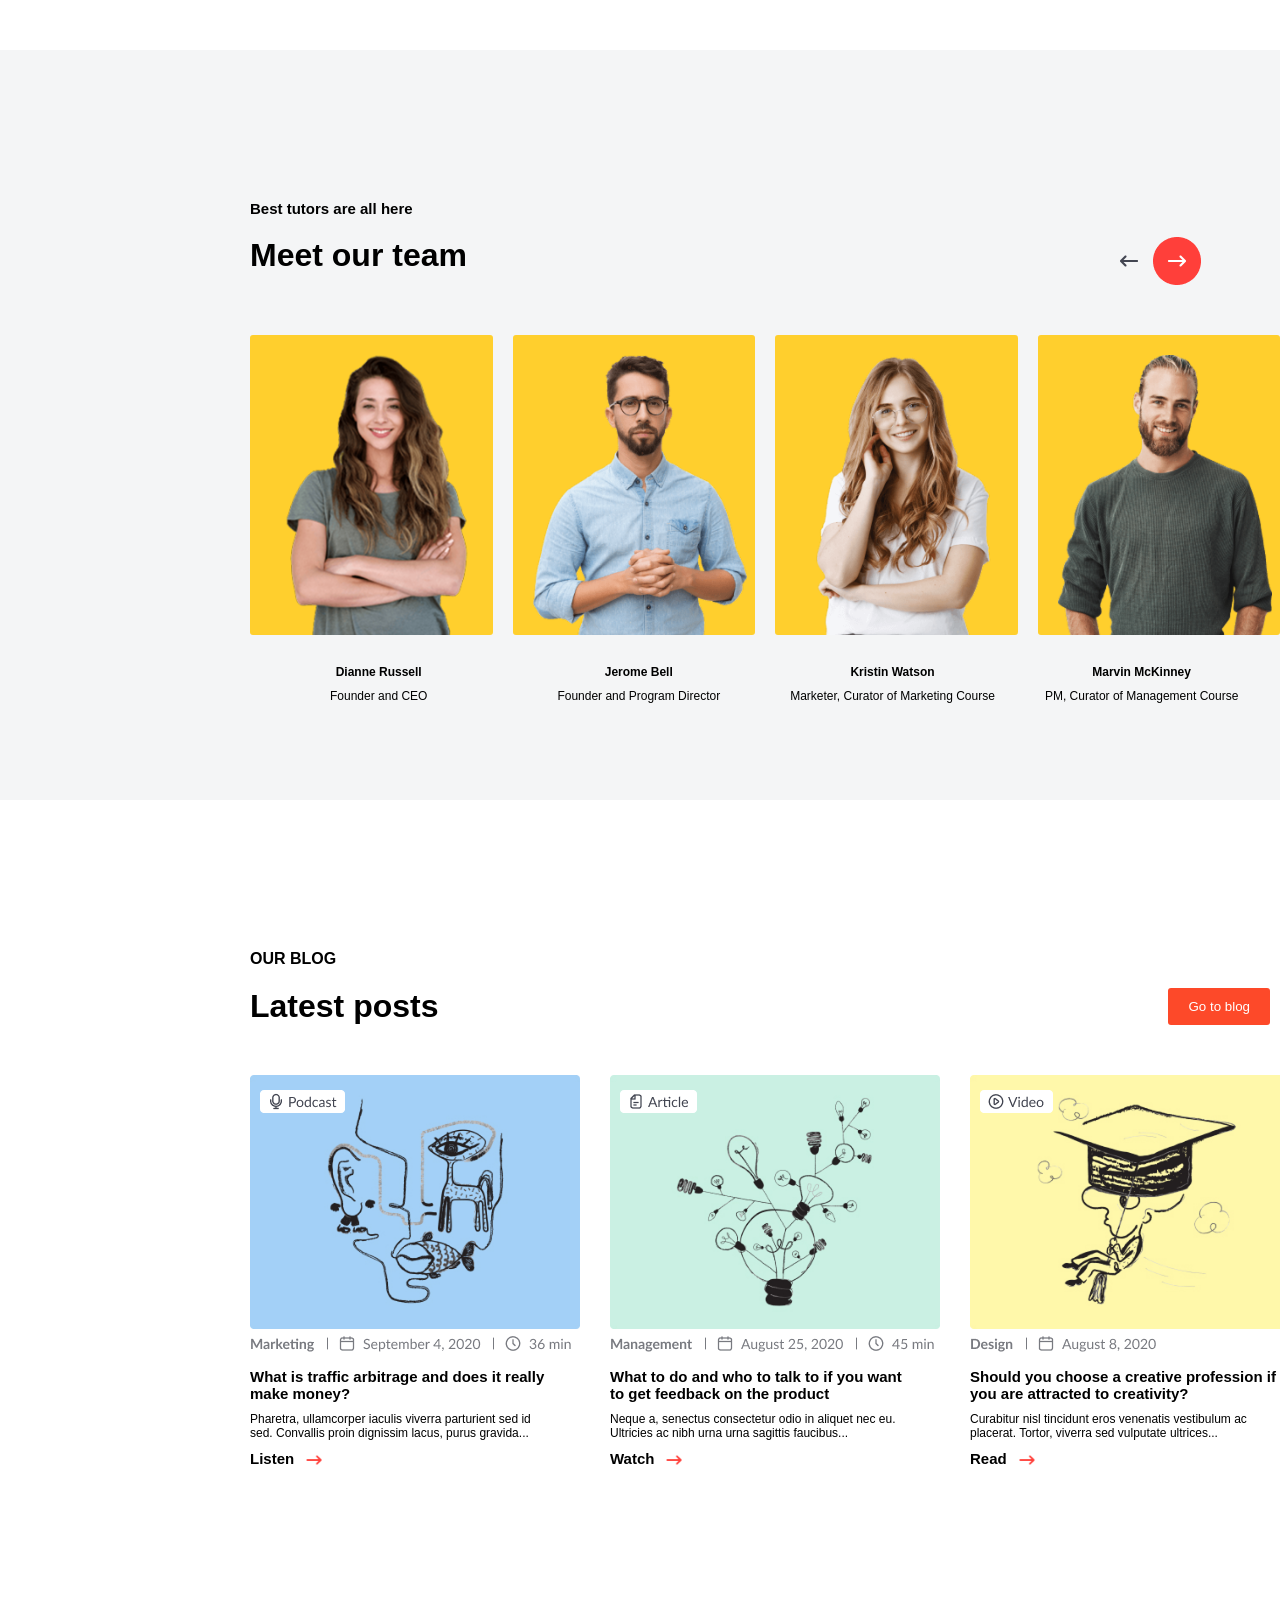
==== commit 116eb582: "sixth section of project" ====
--- a/index.html
+++ b/index.html
@@ -199,5 +199,47 @@
             </div>
         </div>
     </div>
+    <div class="o">
+        <h4>OUR BLOG</h4>
+        <div class="o1">
+            <h1>Latest posts</h1>
+<button>Go to blog</button>
+        </div>
+        <div class="o2">
+            <div class="o3">
+                <img src="./image (10).png" alt="" class="o6">
+                <img src="./badge.png" alt="" class="o7">
+                <img src="./meta.png" alt="">
+                <h3>What is traffic arbitrage and does it really <br> make money?</h3>
+                <p>Pharetra, ullamcorper iaculis viverra parturient sed id <br> sed. Convallis proin dignissim lacus, purus gravida...</p>
+                <div class="ui">
+                <h3>Listen</h3>
+                <img src="./Right.png" alt="" class="ui1">
+            </div>
+            </div>
+            <div class="o4">
+                   <img src="./image (11).png" alt="" class="o6">
+                   <img src="./badge (2).png" alt="" class="o8">
+                   <img src="./meta (1).png" alt="">
+                   <h3>What to do and who to talk to if you want <br> to get feedback on the product</h3>
+                <p>Neque a, senectus consectetur odio in aliquet nec eu. <br> Ultricies ac nibh urna urna sagittis faucibus...</p>
+                <div class="ui">
+                <h3>Watch</h3>
+                <img src="./Right.png" alt="" class="ui1">
+            </div>
+            </div>
+            <div class="o5">
+                   <img src="./image (12).png" alt="" class="o6">
+                   <img src="./badge (1).png" alt="" class="o9">
+                   <img src="./meta (2).png" alt="">
+                   <h3>Should you choose a creative profession if <br> you are attracted to creativity?</h3>
+                <p>Curabitur nisl tincidunt eros venenatis vestibulum ac <br> placerat. Tortor, viverra sed vulputate ultrices...</p>
+                <div class="ui">
+                <h3>Read</h3>
+                <img src="./Right.png" alt="" class="ui1">
+            </div>
+            </div>
+        </div>
+    </div>
 </body>
 </html>
--- a/style.css
+++ b/style.css
@@ -118,6 +118,18 @@
         height: 400px;
         padding-top: 100px;
     }
+    .w1 h1{
+        font-size: 30px;
+        text-align: center;
+    }
+    .w2{
+        width: 120px;
+        margin-left: 100px;
+    }
+    .w3{
+        width: 180px;
+        margin-left: 70px;
+    }
     
 }
 .r{
@@ -586,4 +598,121 @@
      .i2{
         display:none ;
      }
+}
+.o{
+    width: 100%;
+    height: 800px;
+    background-color: white;
+}
+.o1{
+    display: flex;
+    padding-left: 250px;
+    padding-top: 20px;
+}
+.o h4{
+    padding-left: 250px;
+    padding-top: 150px;
+}
+.o1 button{
+    padding: 10px 20px;
+    background-color: #FD4929;
+    color: white;
+    border: none;
+    border-radius: 3px;
+    margin-left: 730px;
+}
+.o1 button:hover{
+    transition: all;
+    background-color:#f9320fbe;
+}
+.o3,.o4,.o5{
+    width: 330px;
+    height: 400px;
+    border-radius: 4px;
+   
+}
+.o2{
+    display: flex;
+    padding-left: 250px;
+    padding-top: 50px;
+    gap: 30px;
+}
+.o6{
+    width: 330px;
+}
+.o7{
+   position: absolute;
+   top: 4290px;
+   left: 260px;
+}
+.o8{
+    position: absolute;
+   top: 4290px;
+   left: 620px;
+}
+.o9{
+    position: absolute;
+   top: 4290px;
+   left:980px;
+}
+.o3 h3{
+    font-size: 15px;
+    padding-top: 10px;
+}
+.o3 p{
+    padding-top: 10px;
+    font-size: 12px;
+}
+.o3 h3{
+    padding-top: 10px;
+}
+.ui{
+    display: flex;
+}
+.ui1{
+    height: 20px;
+    padding-top: 10px;
+    padding-left: 10px;
+}
+.o5 h3{
+   font-size: 15px;
+    padding-top: 10px; 
+}
+.o5 p{
+     padding-top: 10px;
+    font-size: 12px;
+}
+.o4 h3{
+      font-size: 15px;
+    padding-top: 10px;  
+}
+.o4 p{
+     padding-top: 10px;
+    font-size: 12px;
+}
+@media(max-width:500px){
+    .o2{
+        flex-direction: column;
+        padding-left: 10px;
+    }
+    .o1{
+        flex-direction: column;
+        
+    }
+    .o1 button{
+        margin-left: 110px;
+        margin-top: 20px;
+        width: 120px;
+    }
+    .o1{
+        padding-left: 0px;
+        text-align: center;
+    }
+    .o h4{
+        padding-left: 0px;
+        text-align: center;
+    }
+    .o7,.o8,.o9{
+        display: none;
+    }
 }
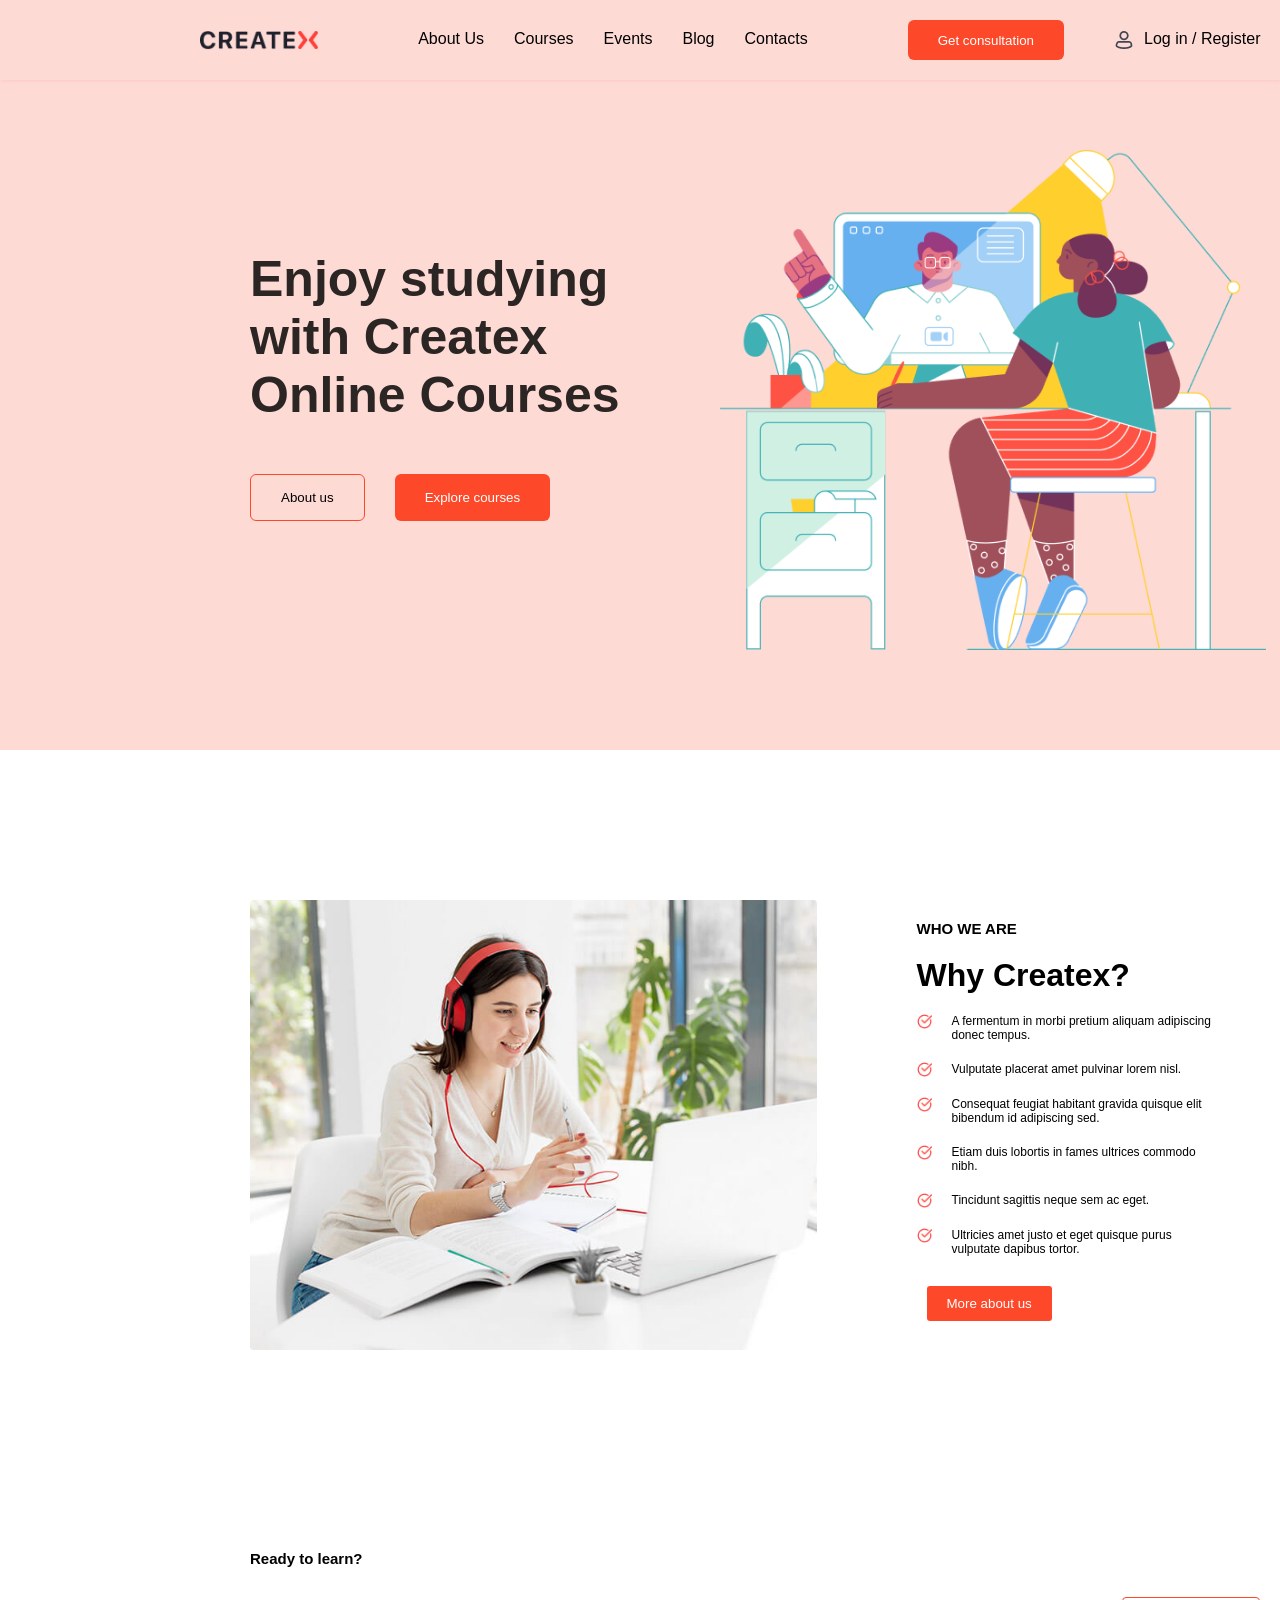
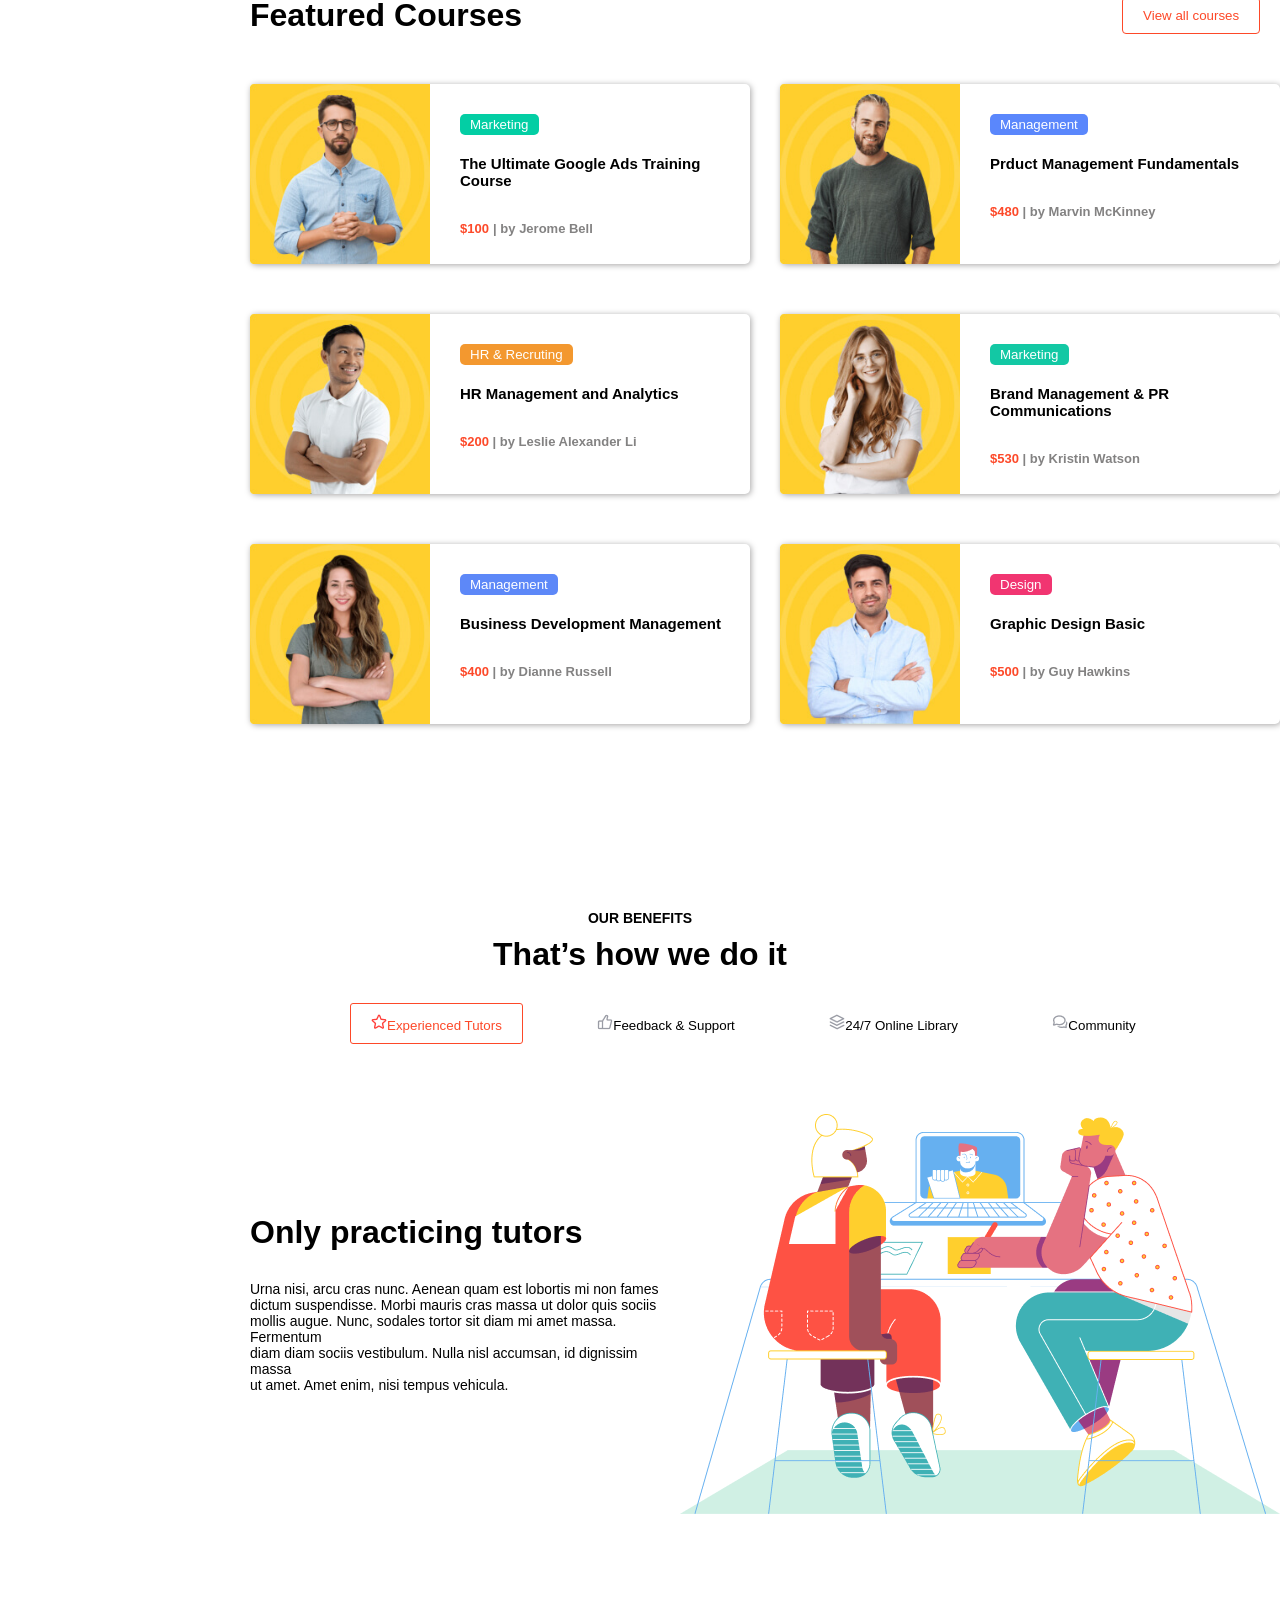
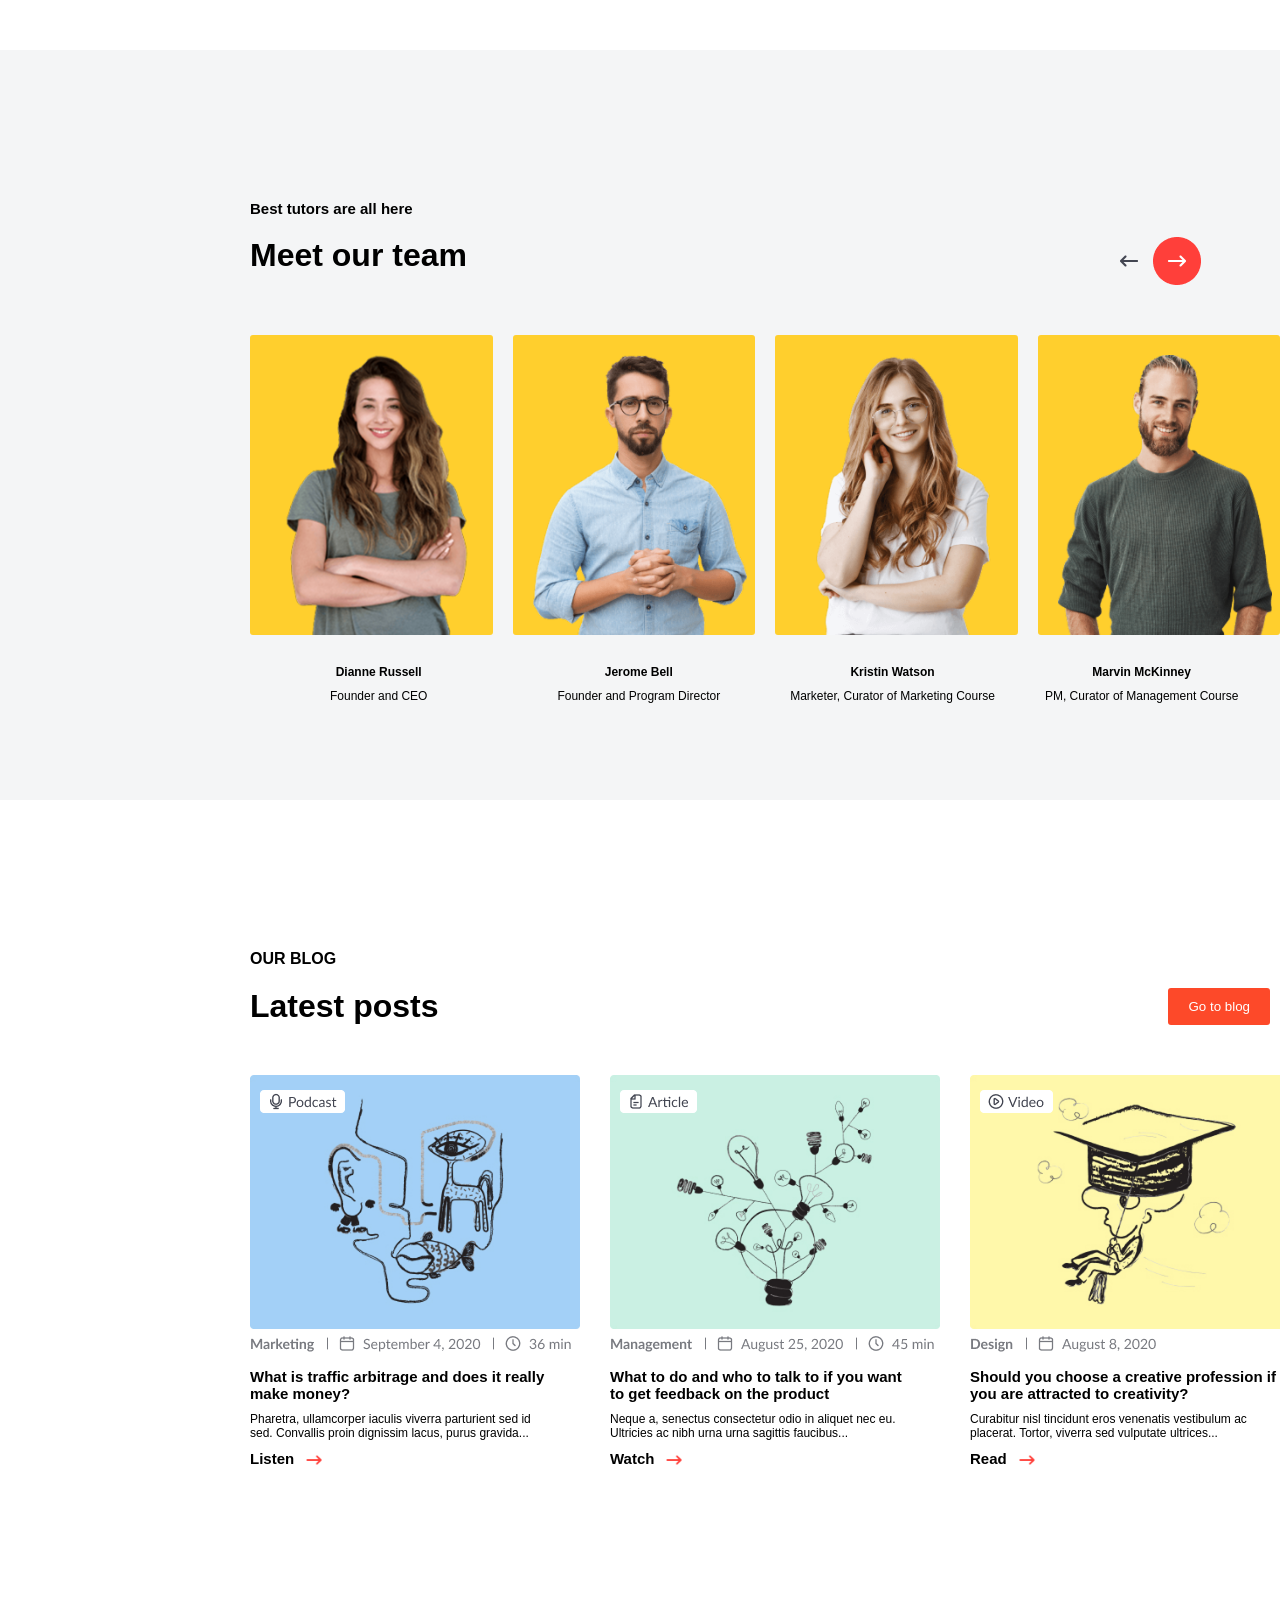
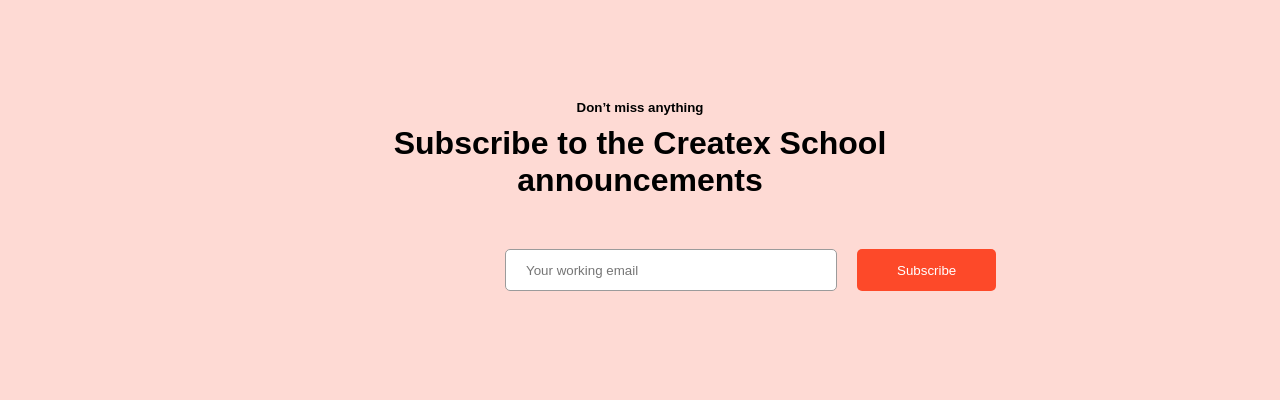
==== commit a26c809c: "seventh section of project" ====
--- a/index.html
+++ b/index.html
@@ -241,5 +241,14 @@
             </div>
         </div>
     </div>
+    <div class="p">
+        <h5>Don’t miss anything</h5>
+        <h1>Subscribe to the Createx School <br> announcements</h1>
+        <div class="p1">
+            <input type="email" placeholder="Your working email">
+            <button>Subscribe</button>
+        </div>
+   
+    </div>
 </body>
 </html>
--- a/style.css
+++ b/style.css
@@ -715,4 +715,69 @@
     .o7,.o8,.o9{
         display: none;
     }
+}
+.p{
+    width: 100%;
+    height: 400px;
+    background-color: #FEDAD4;
+}
+.p{
+    text-align: center;
+}
+h5{
+    padding-top: 100px;
+}
+.p h1{
+    padding-top: 10px;
+}
+.p1{
+    display: flex;
+    padding-top: 50px;
+    padding-left: 505px;
+}
+.p1 input{
+    width: 330px;
+    height: 40px;
+    border: 1px solid rgb(155, 155, 155);
+    border-radius: 5px;
+}
+.p1 button{
+    border: none;
+    background-color: #FD4929;
+    color: white;
+    border-radius: 5px;
+    margin-left: 20px;
+    padding: 5px 40px;
+}
+::placeholder{
+    padding-left: 20px;
+}
+@media(max-width:500px){
+    .p{
+        flex-direction: column;
+        margin-top: 800px;
+    }
+    h5{
+            padding-left: 0px;
+            text-align: center;
+        }
+        .p h1{
+            padding-left: 0px;
+            text-align: center;
+        }
+        .p1{
+            flex-direction: column;
+            padding-left: 0px;
+            padding-top: 20px;
+        }
+        .p1 button{
+            margin-left: 100px;
+            width: 140px;
+            margin-top: 30px;
+        }
+        .p1 input{
+            margin-left:30px;
+            width: 300px;
+            
+        }
 }
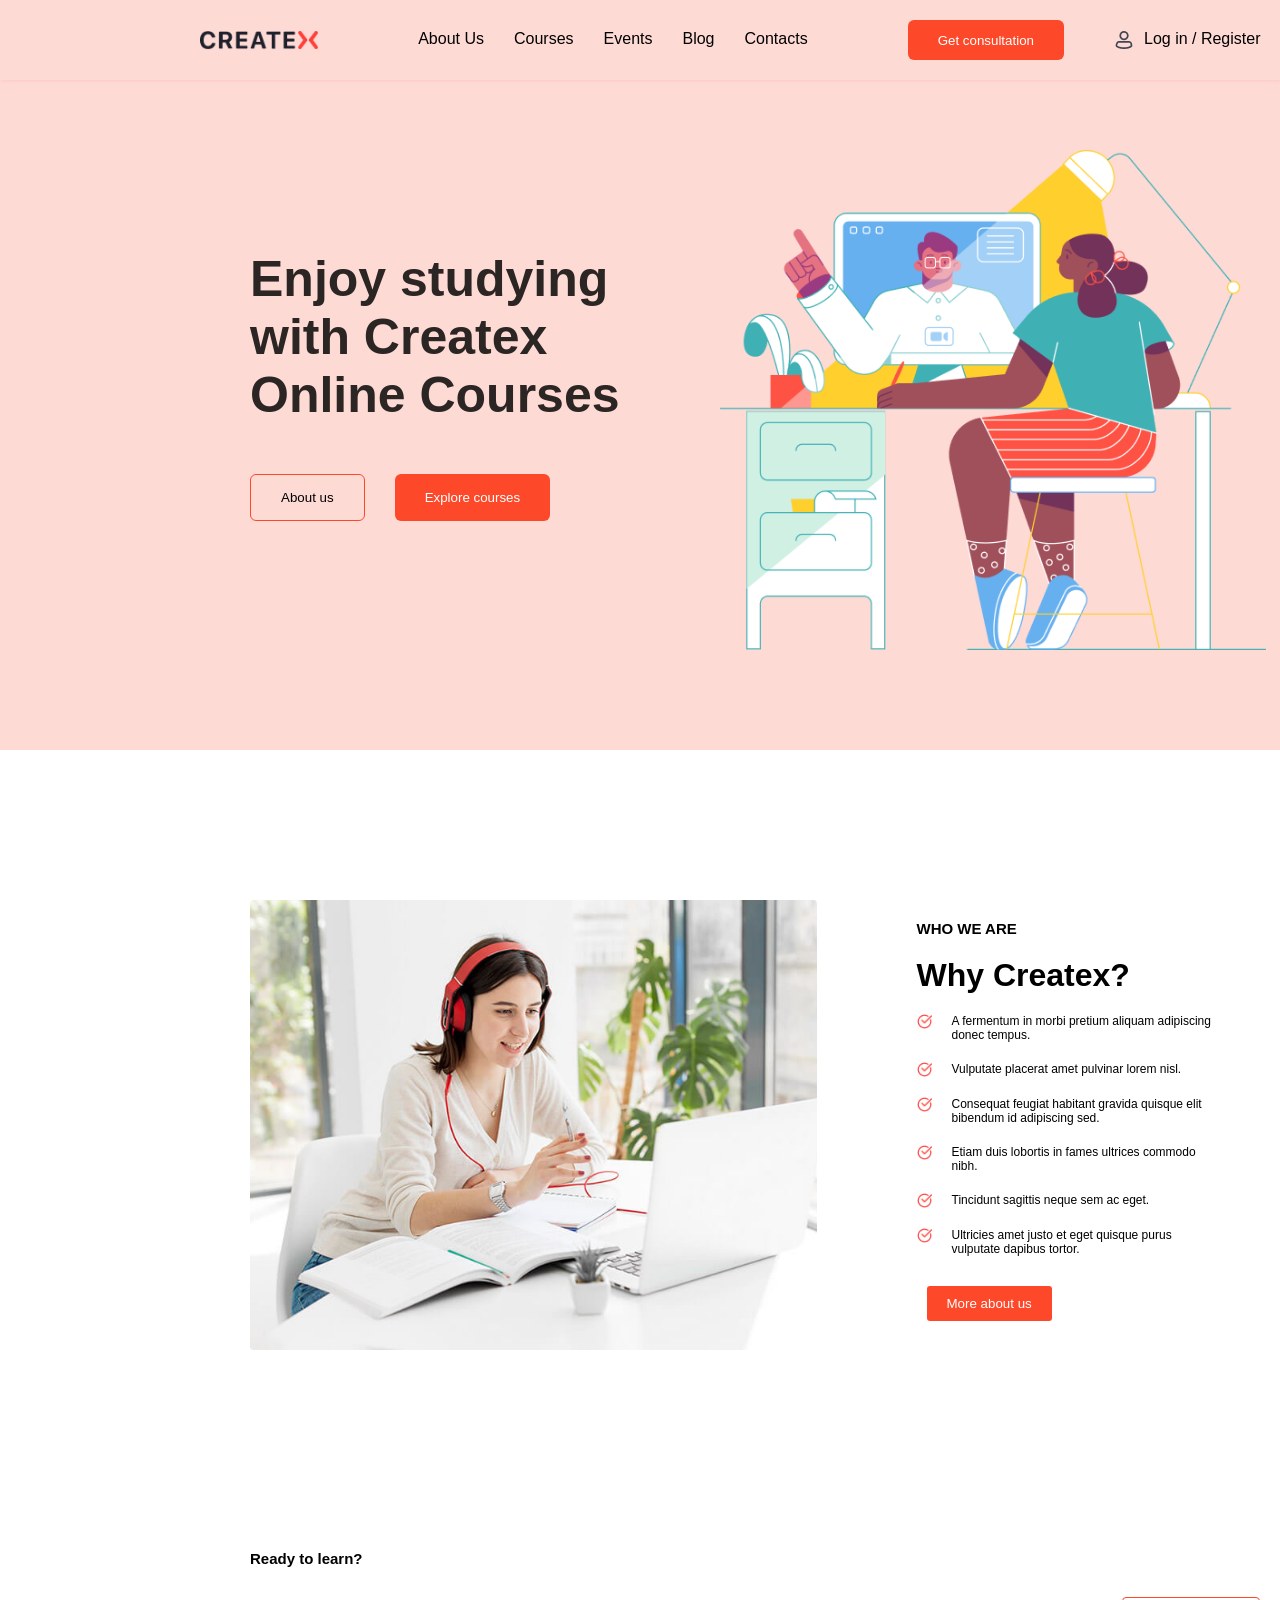
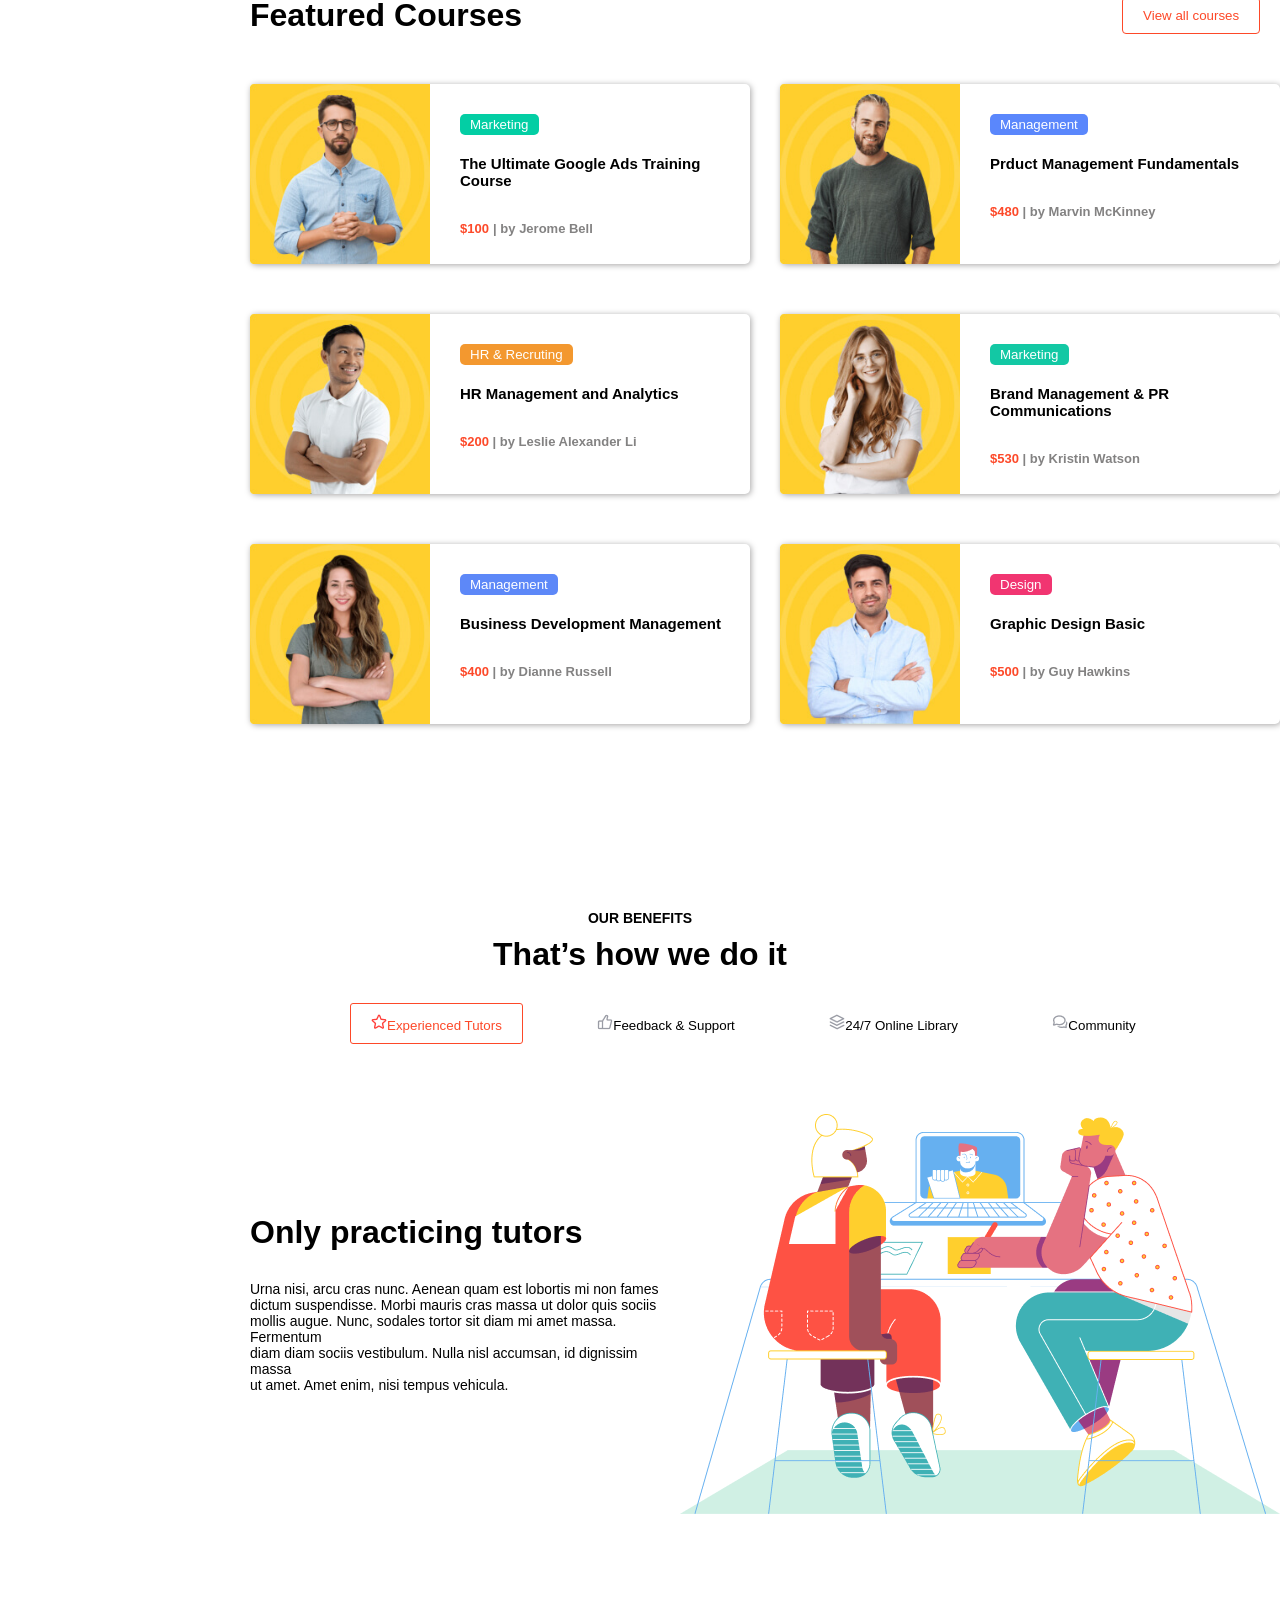
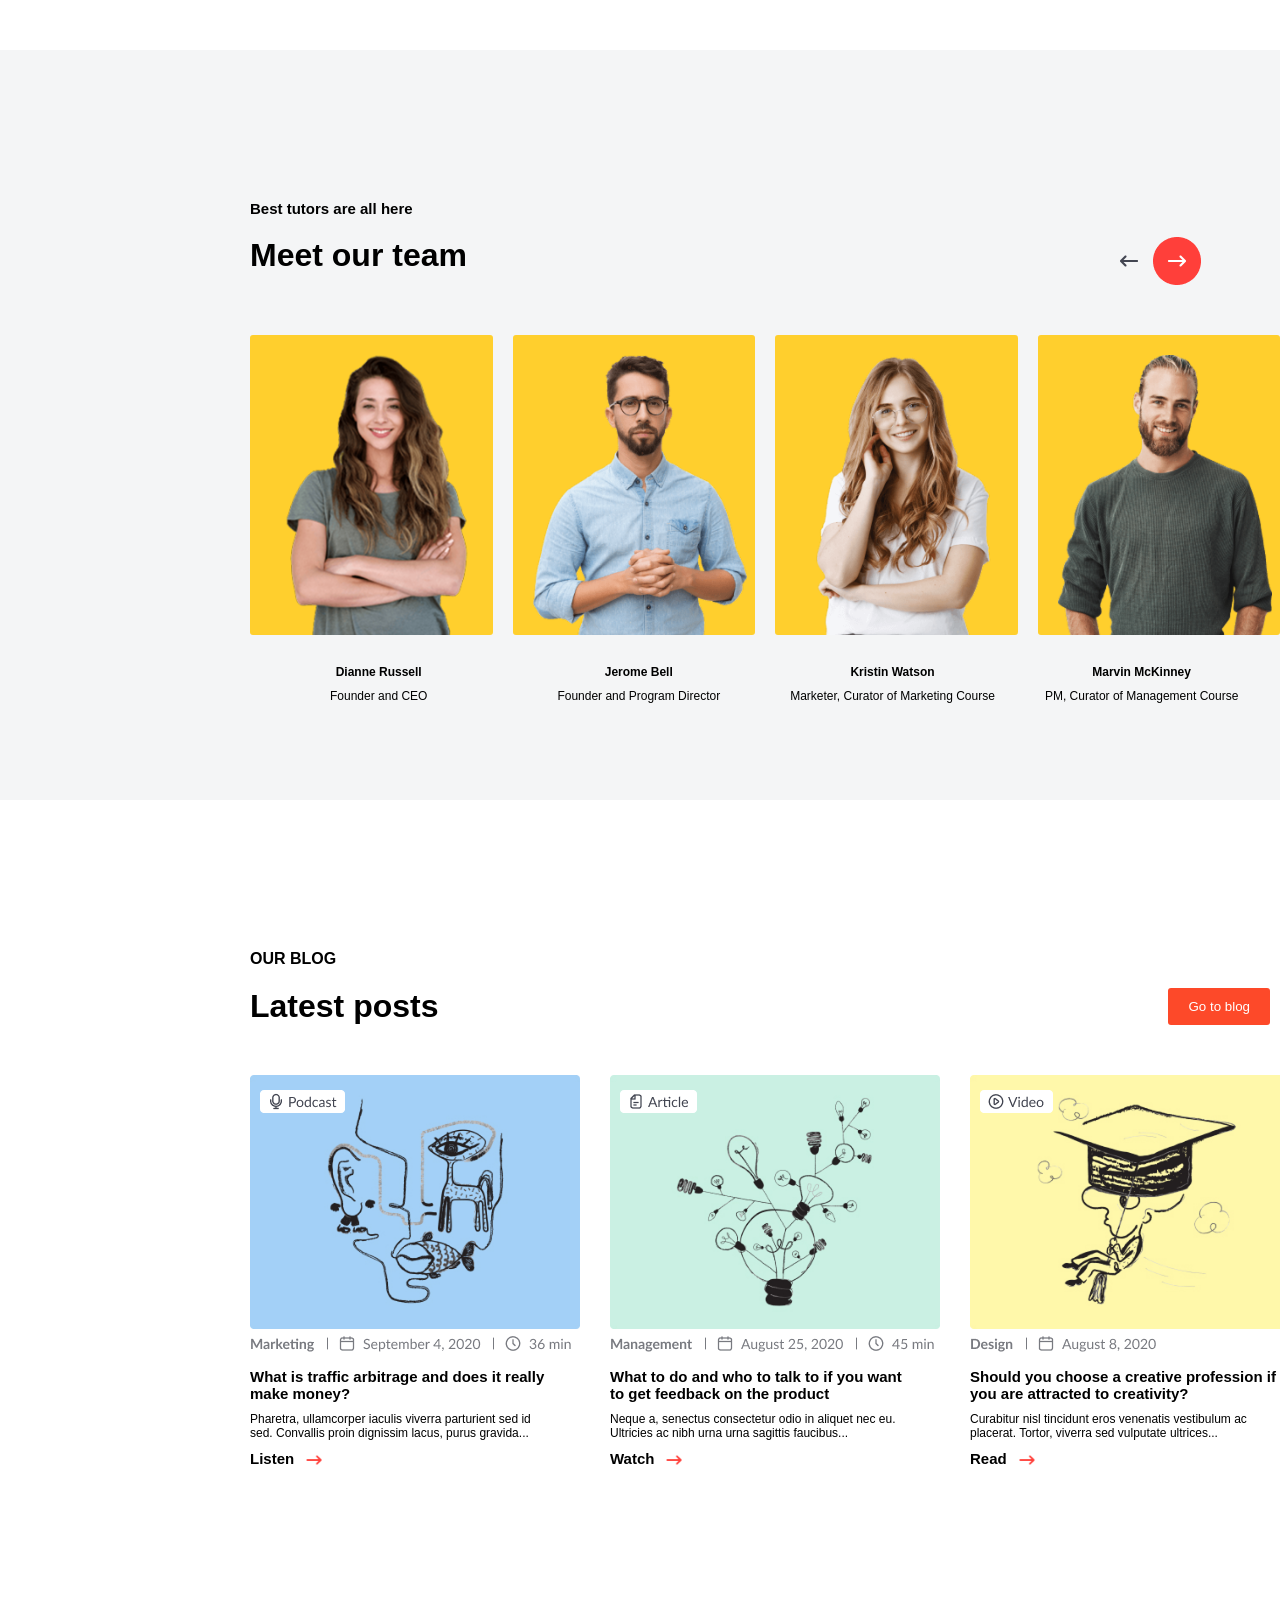
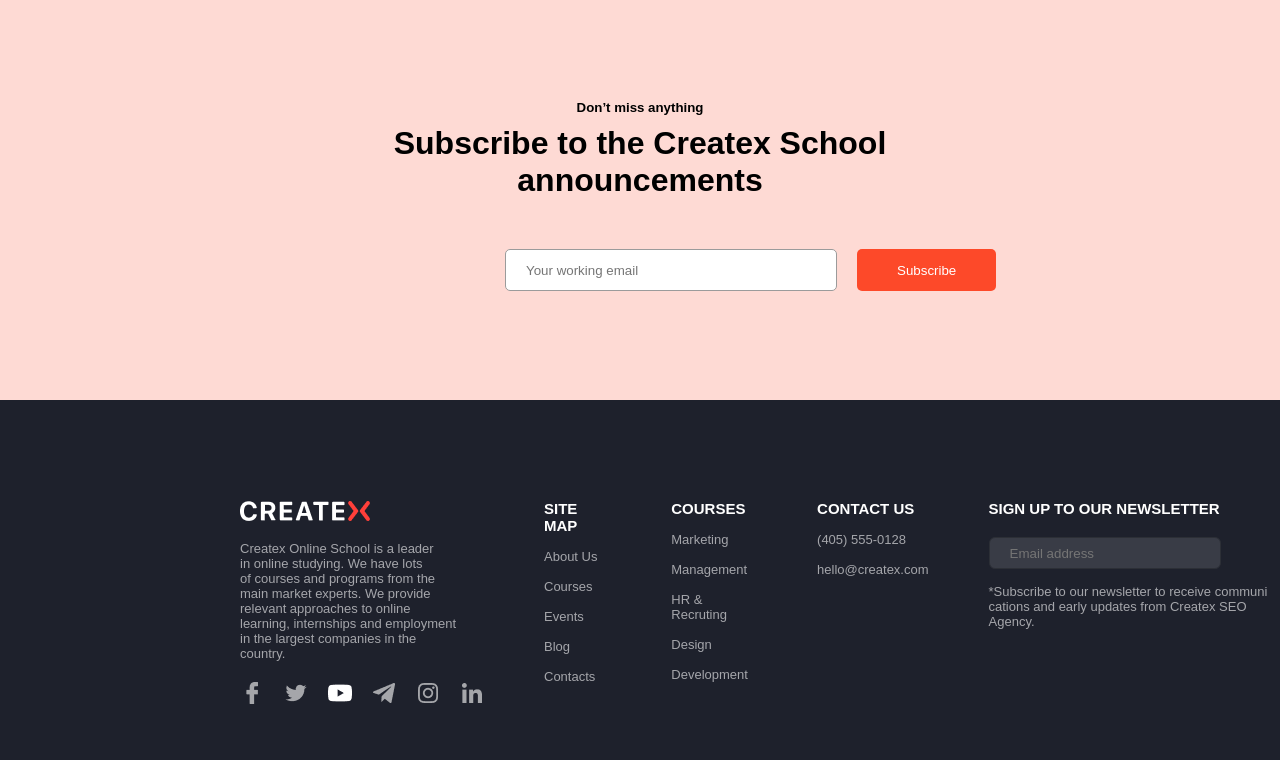
==== commit 0b71316c: "footer of project" ====
--- a/index.html
+++ b/index.html
@@ -248,7 +248,40 @@
             <input type="email" placeholder="Your working email">
             <button>Subscribe</button>
         </div>
-   
-    </div>
+    </div>
+    <div class="a">
+          <div class="a1">
+            <img src="./logo (2).png" alt="">
+            <p>Createx Online School is a leader <br> in online studying. We have lots <br> of courses and programs from the <br> main market experts. We provide <br> relevant approaches to online <br> learning, internships and employment <br> in the largest companies in the <br> country. </p>
+             <img src="./socials (2).png" alt="" class="a7">
+        </div>
+        <div class="a2">
+            <h2>SITE MAP</h2>
+            <p>About Us</p>
+            <p>Courses</p>
+            <p>Events</p>
+            <p>Blog</p>
+            <p>Contacts</p>
+        </div>
+        <div class="a3">
+            <h2>COURSES</h2>
+            <p>Marketing</p>
+            <p>Management</p>
+            <p>HR & Recruting</p>
+            <p>Design</p>
+            <p>Development</p>
+           </div>
+           <div class="a4">
+            <h2>CONTACT US</h2>
+            <p>(405) 555-0128</p>
+            <p>hello@createx.com</p>
+           </div>
+           <div class="a5">
+            <h2>SIGN UP TO OUR NEWSLETTER</h2>
+            <input type="text" placeholder="Email address" class="a8">
+            <p>*Subscribe to our newsletter to receive communi <br>cations and early updates from Createx SEO Agency.</p>
+           </div>
+    </div>
+
 </body>
 </html>
--- a/style.css
+++ b/style.css
@@ -780,4 +780,48 @@
             width: 300px;
             
         }
+}
+.a{
+    width: 100%;
+    height: 360px;
+    background-color: #1E212C;
+    display: flex;
+    
+}
+.a1 p,.a2 p,.a3 p,.a4 p,.a5 p{
+    color: #A5A6AB;
+    font-size: 13px;
+    padding-top: 15px;
+}
+.a2 h2,.a3 h2,.a4 h2,.a5 h2{
+    color: white;
+    font-size: 15px;
+}
+.a1{
+    padding-left: 240px;
+    padding-top: 100px;
+}
+.a2,.a3,.a4,.a5{
+    padding-left: 60px;
+    padding-top: 100px;
+}
+.a7{
+    padding-top: 20px;
+}
+.a8{
+    background-color: #393C46;
+    border: 1px solid #2c2f36;
+    width: 230px;
+    height: 30px;
+    border-radius: 6px;
+    margin-top: 20px;
+}
+@media(max-width:500px){
+    .a{
+        flex-direction: column;
+    height: 1300px;
+    }
+    .a1,.a2,.a3,.a4,.a5{
+        padding-left: 20px;
+    }
 }
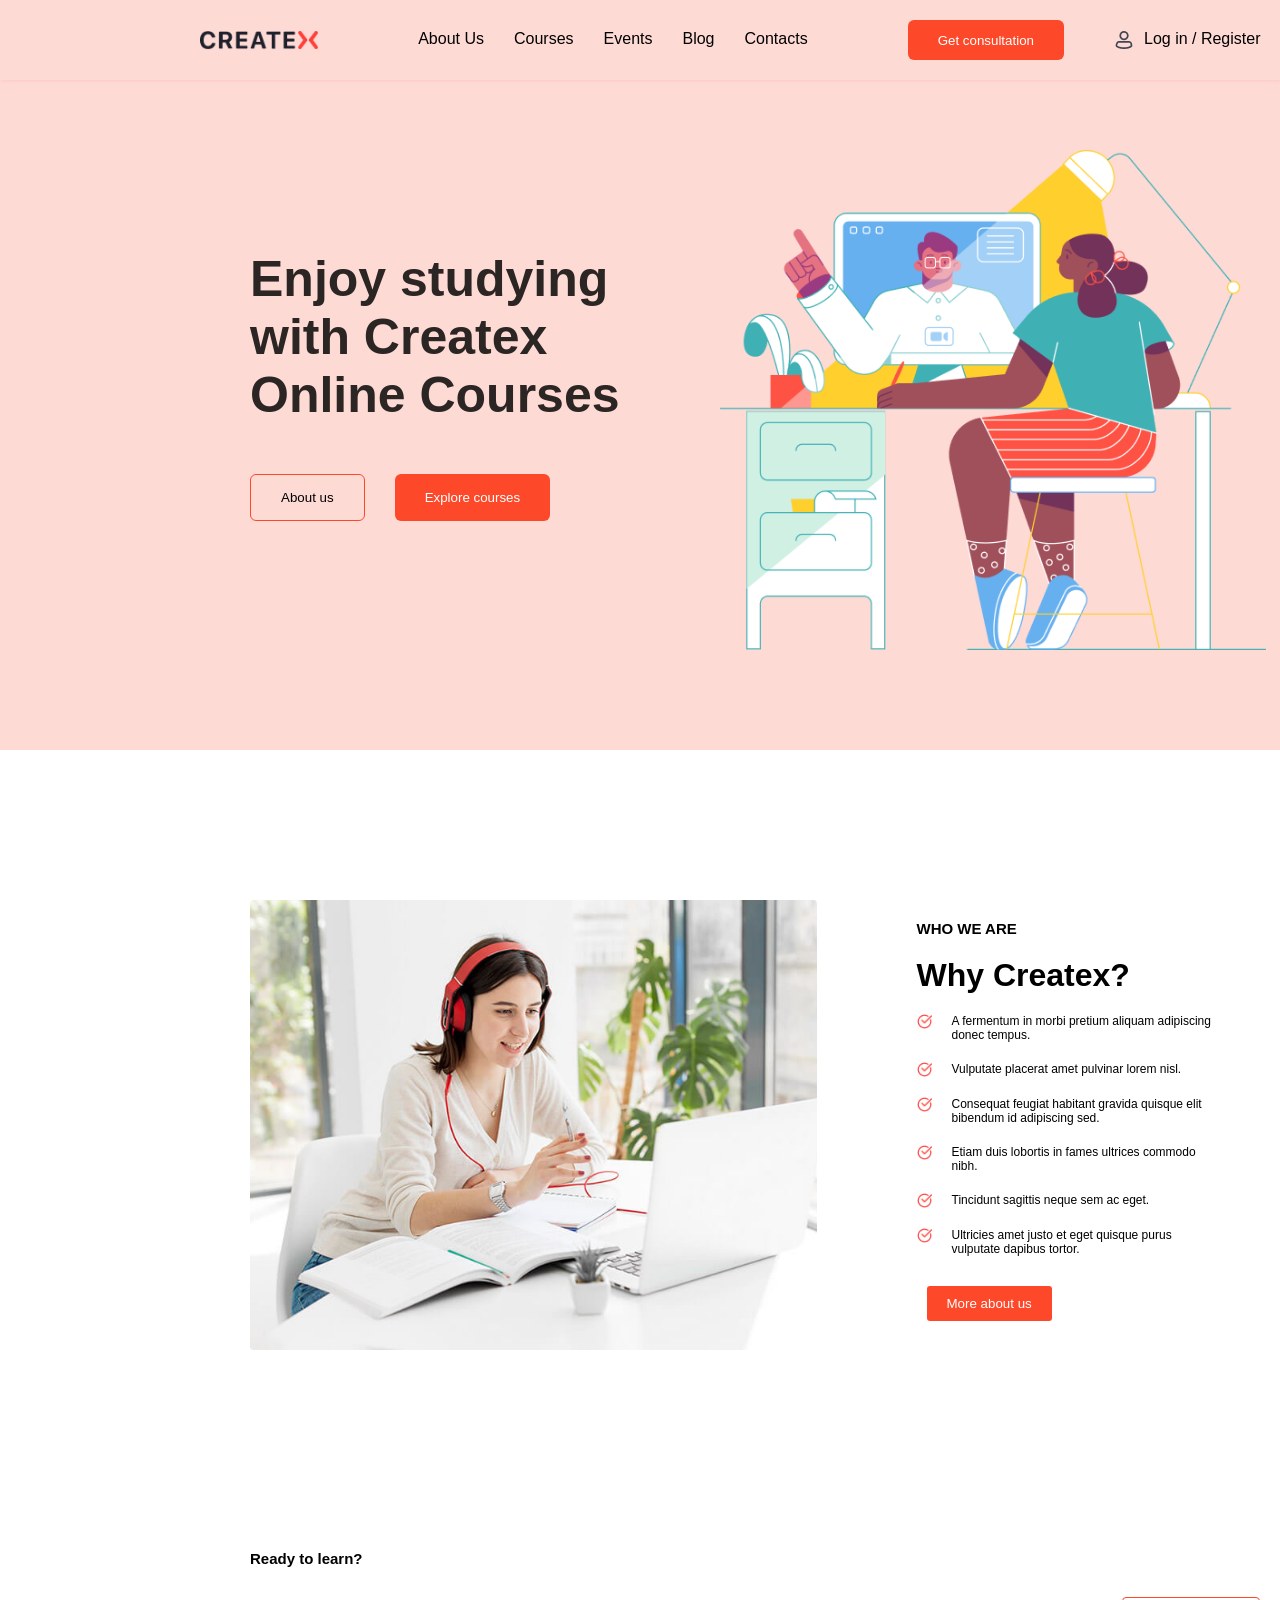
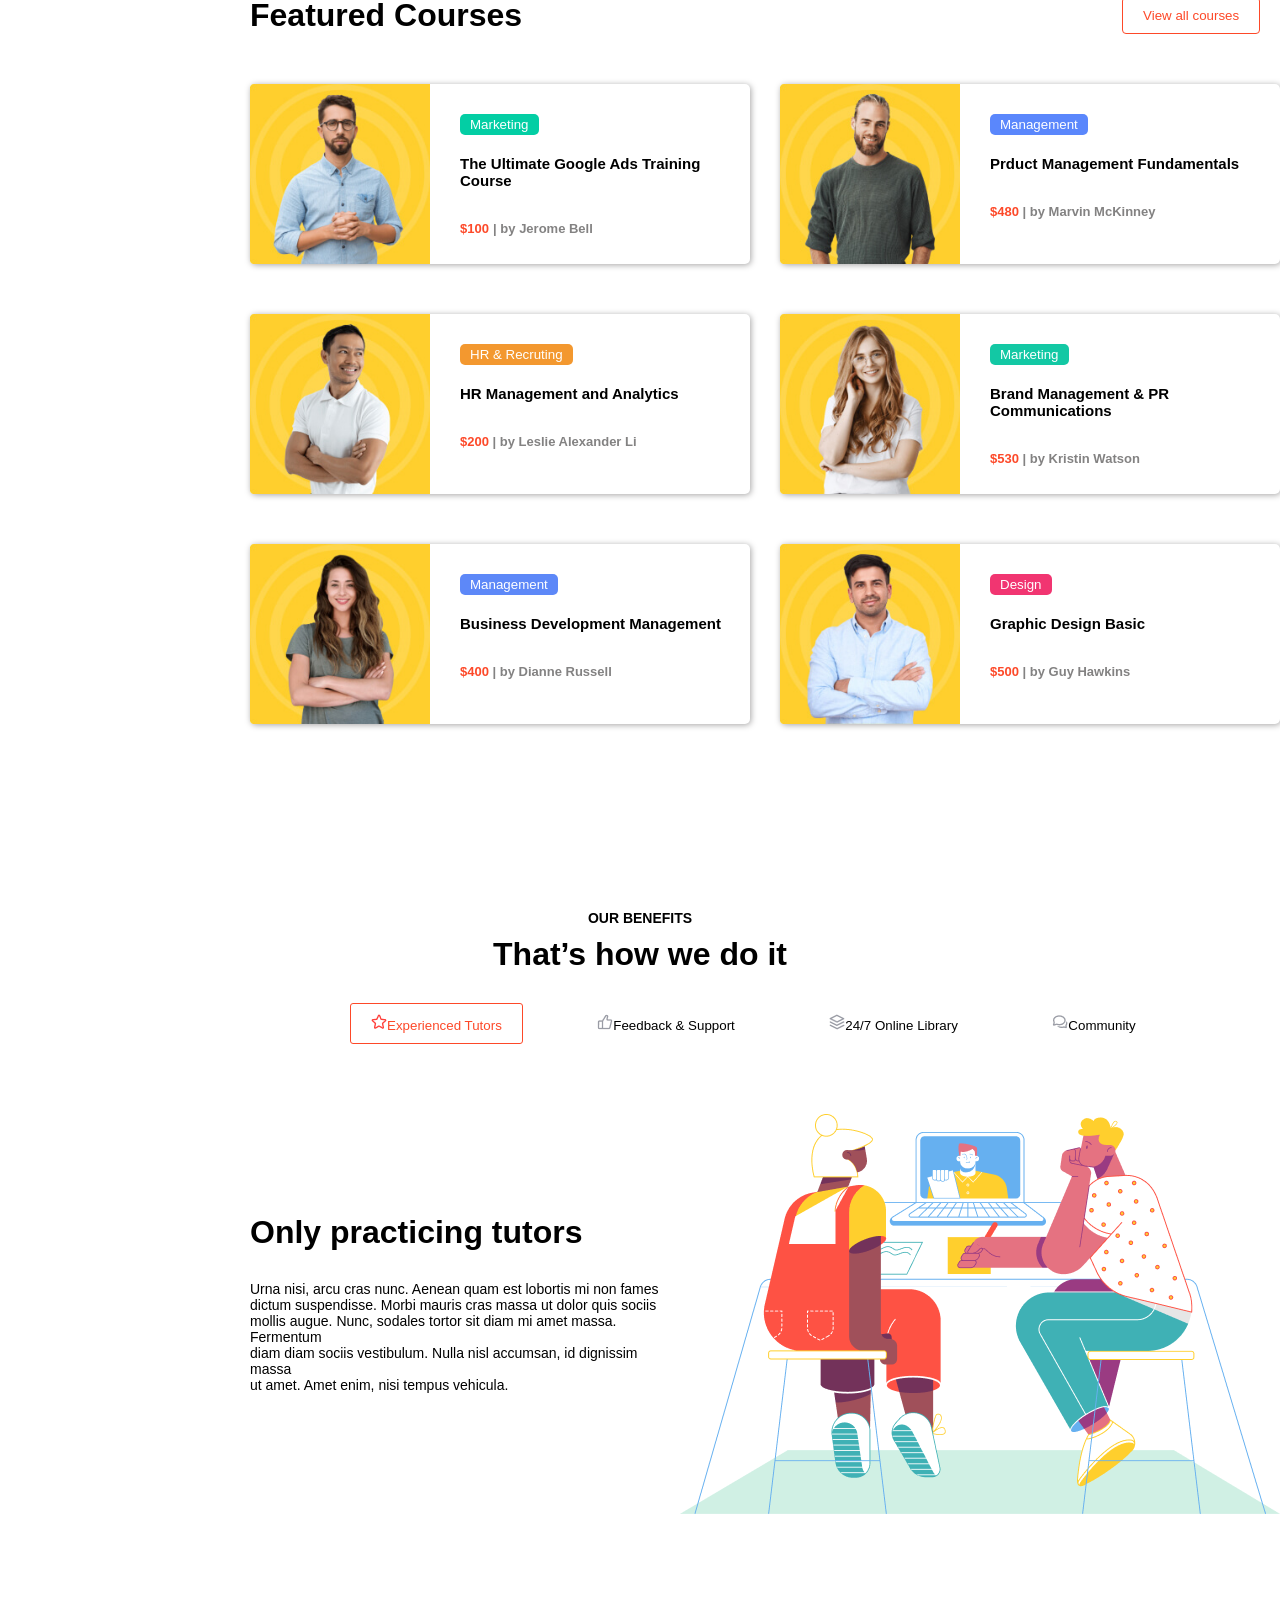
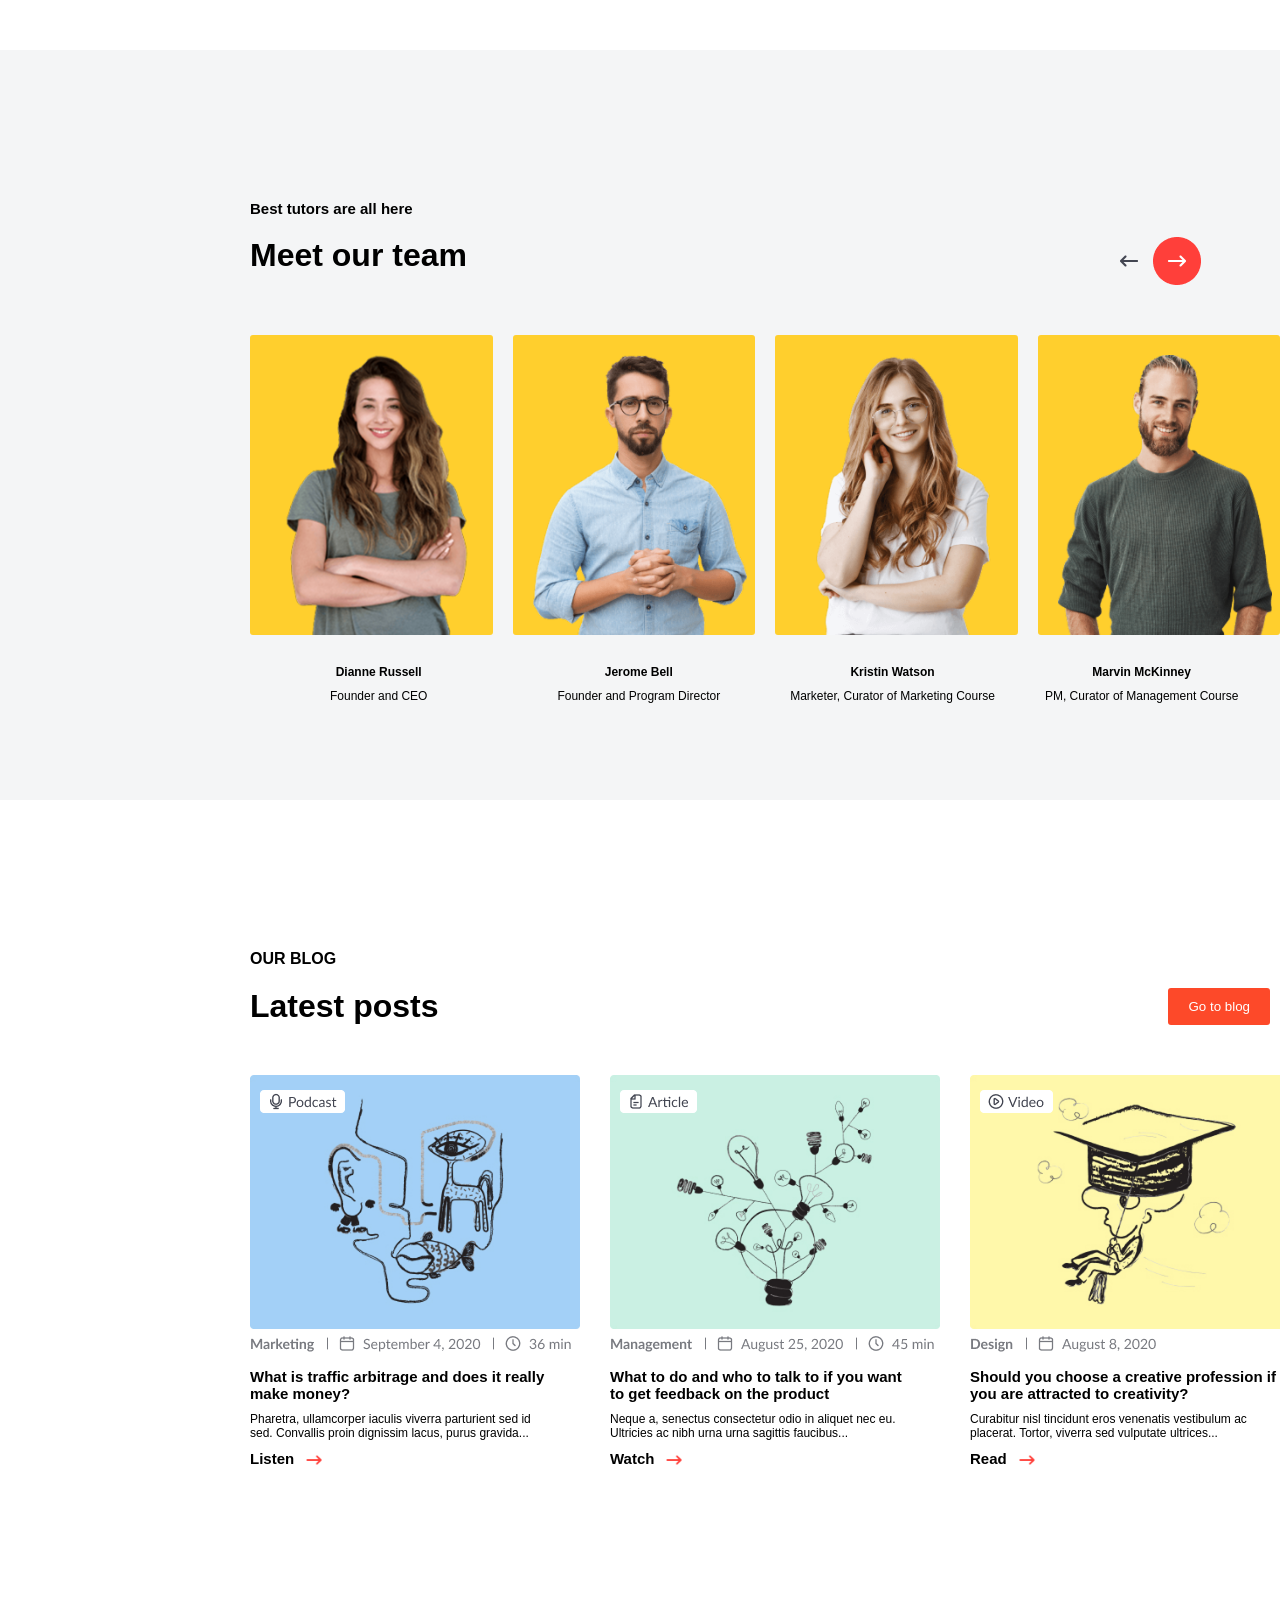
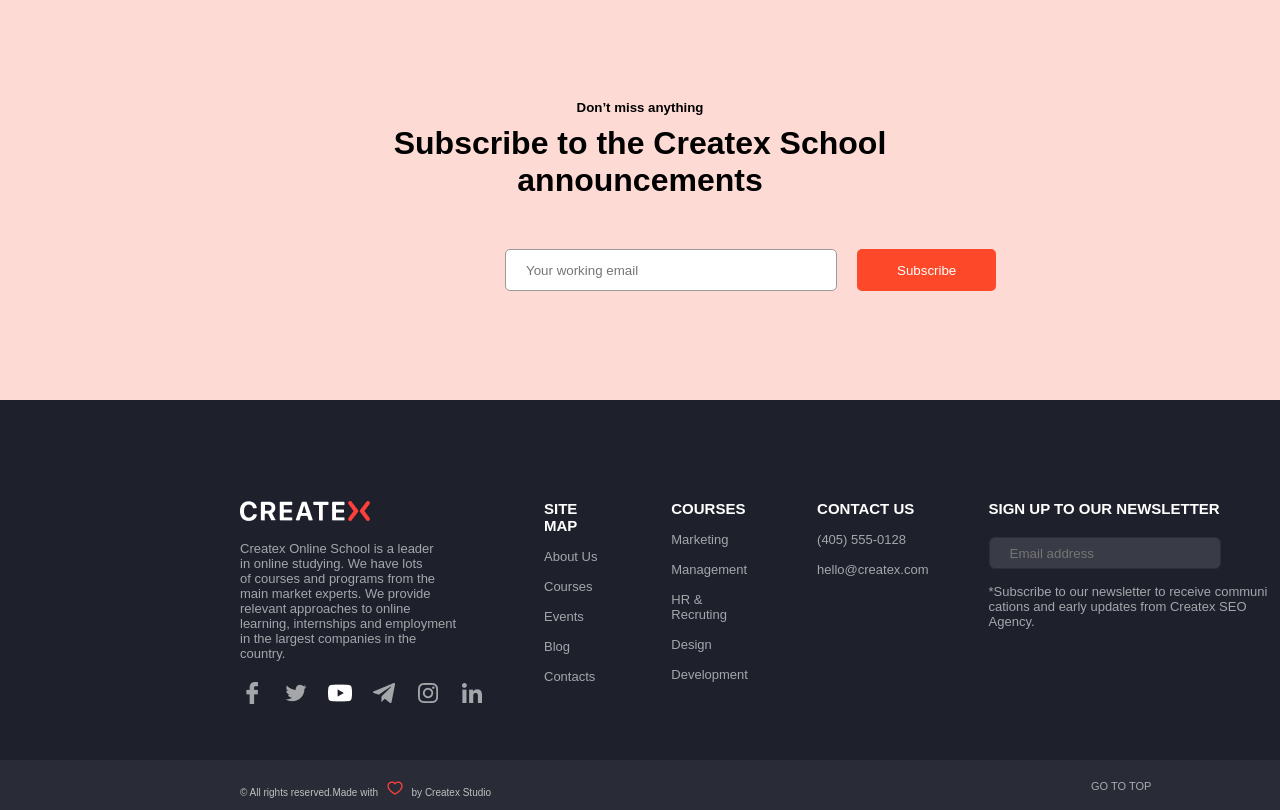
==== commit 1187d5a7: "end of project" ====
--- a/index.html
+++ b/index.html
@@ -282,6 +282,9 @@
             <p>*Subscribe to our newsletter to receive communi <br>cations and early updates from Createx SEO Agency.</p>
            </div>
     </div>
-
+    <div class="s">
+        <p class="s1">© All rights reserved.Made with  <img src="./Heart.png" alt="" class="s2">  by Createx Studio </p>
+        <p class="s3">GO TO TOP</p>
+    </div>
 </body>
 </html>
--- a/style.css
+++ b/style.css
@@ -824,4 +824,38 @@
     .a1,.a2,.a3,.a4,.a5{
         padding-left: 20px;
     }
+}
+.s{
+    width: 100%;
+    height: 50px;
+    background-color: #292C37;
+    display: flex;
+}
+.s1{
+    color: #c6c5c5f6;
+    padding-top: 20px;
+    padding-left: 240px;
+    font-size: 10px;
+}
+.s3{
+    color: #A9ABAF;
+    padding-left: 600px;
+    padding-top: 20px;
+    font-size: 11px;
+}
+.s2{
+    padding-left: 6px;
+    padding-right: 6px;
+   
+}
+@media(max-width:500px){
+    .s{
+        flex-direction: column;
+        height: 70px;
+    }
+    .s1,.s3{
+        text-align: center;
+        padding-left: 0px;
+        padding-top: 10px;
+    }
 }
